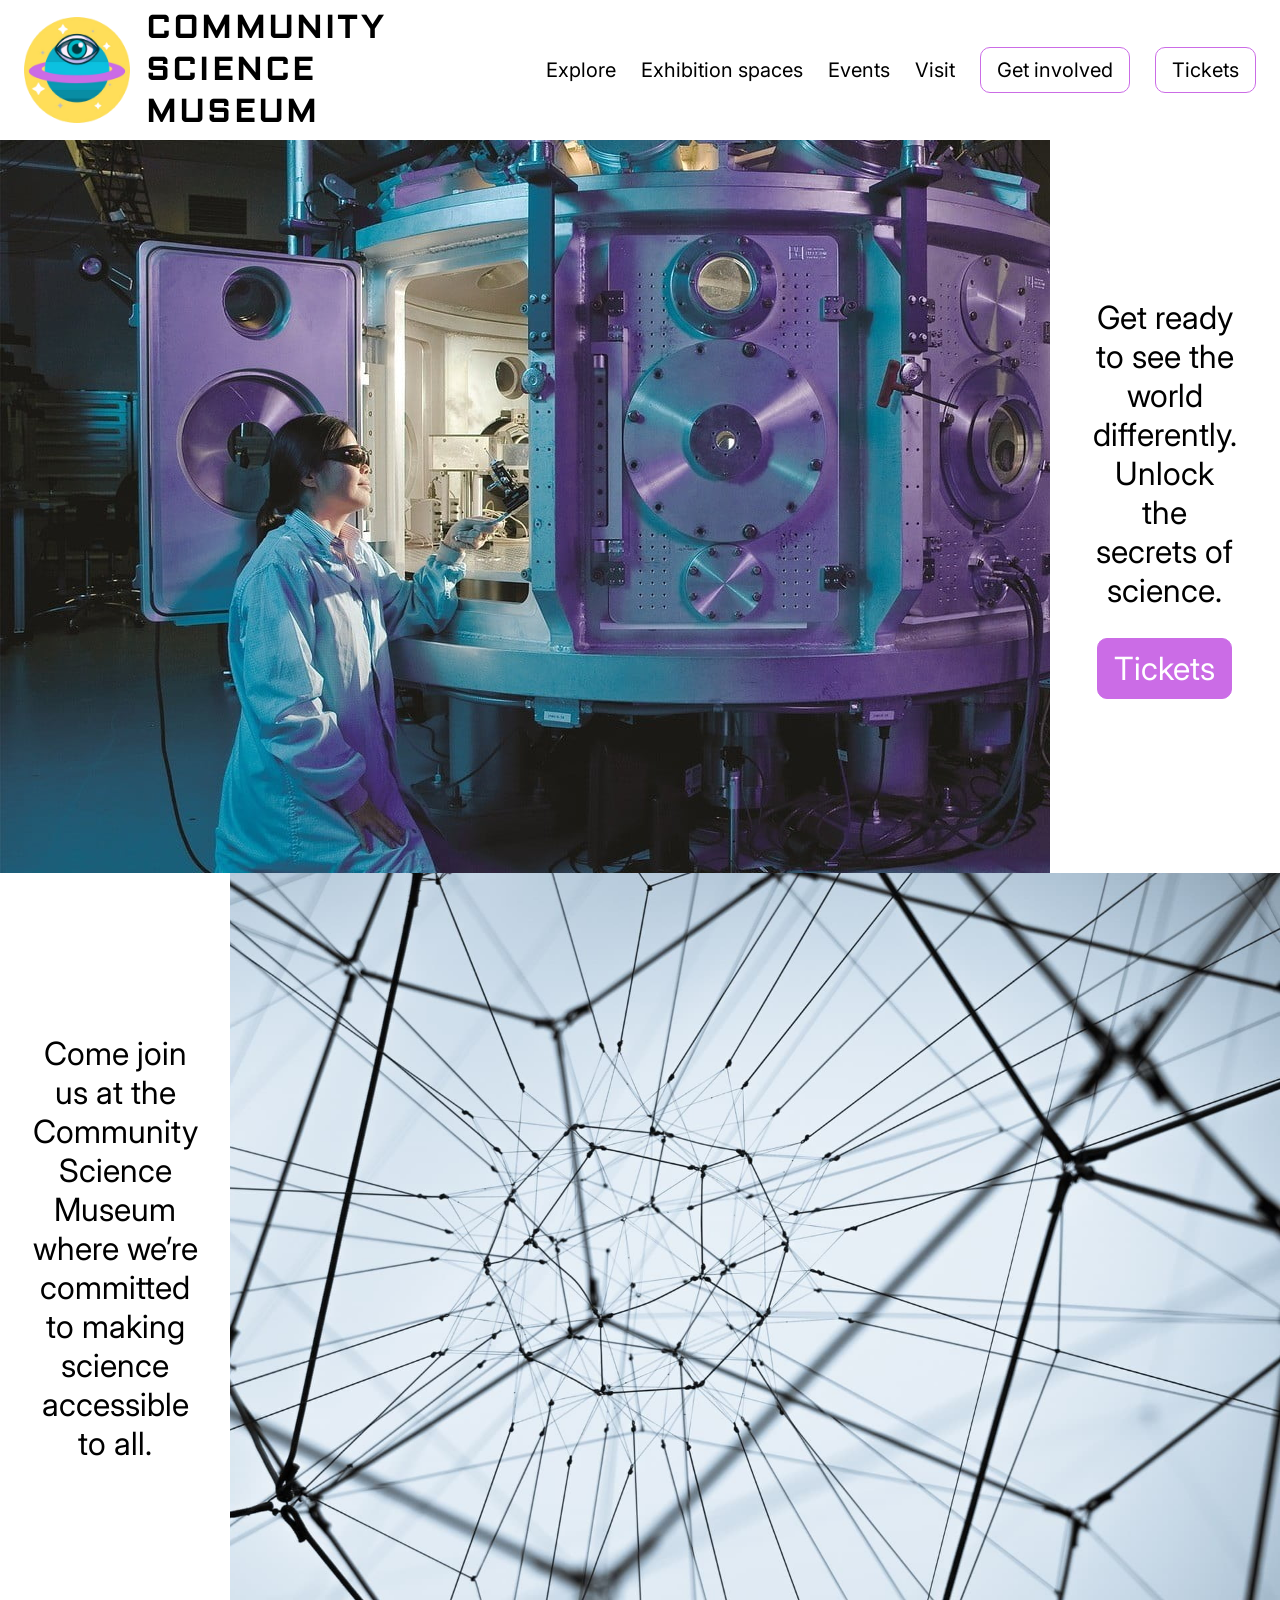
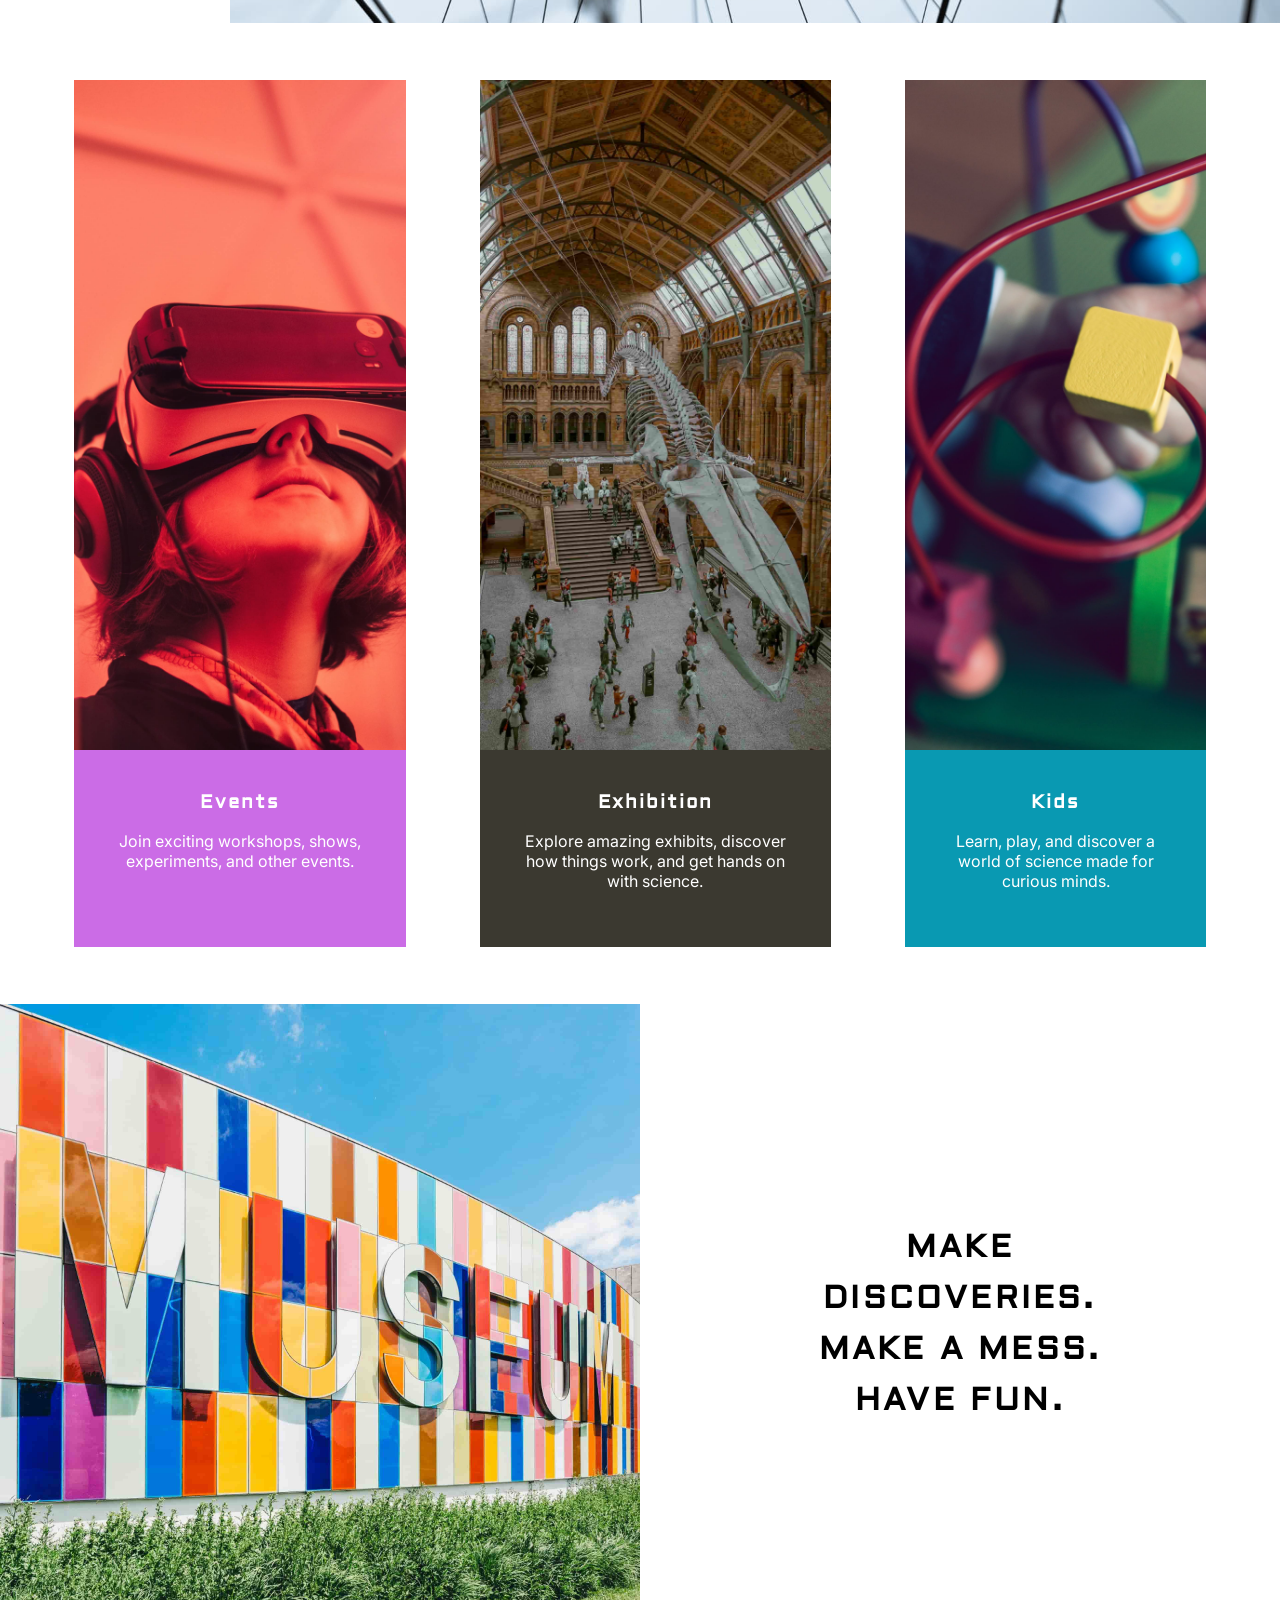
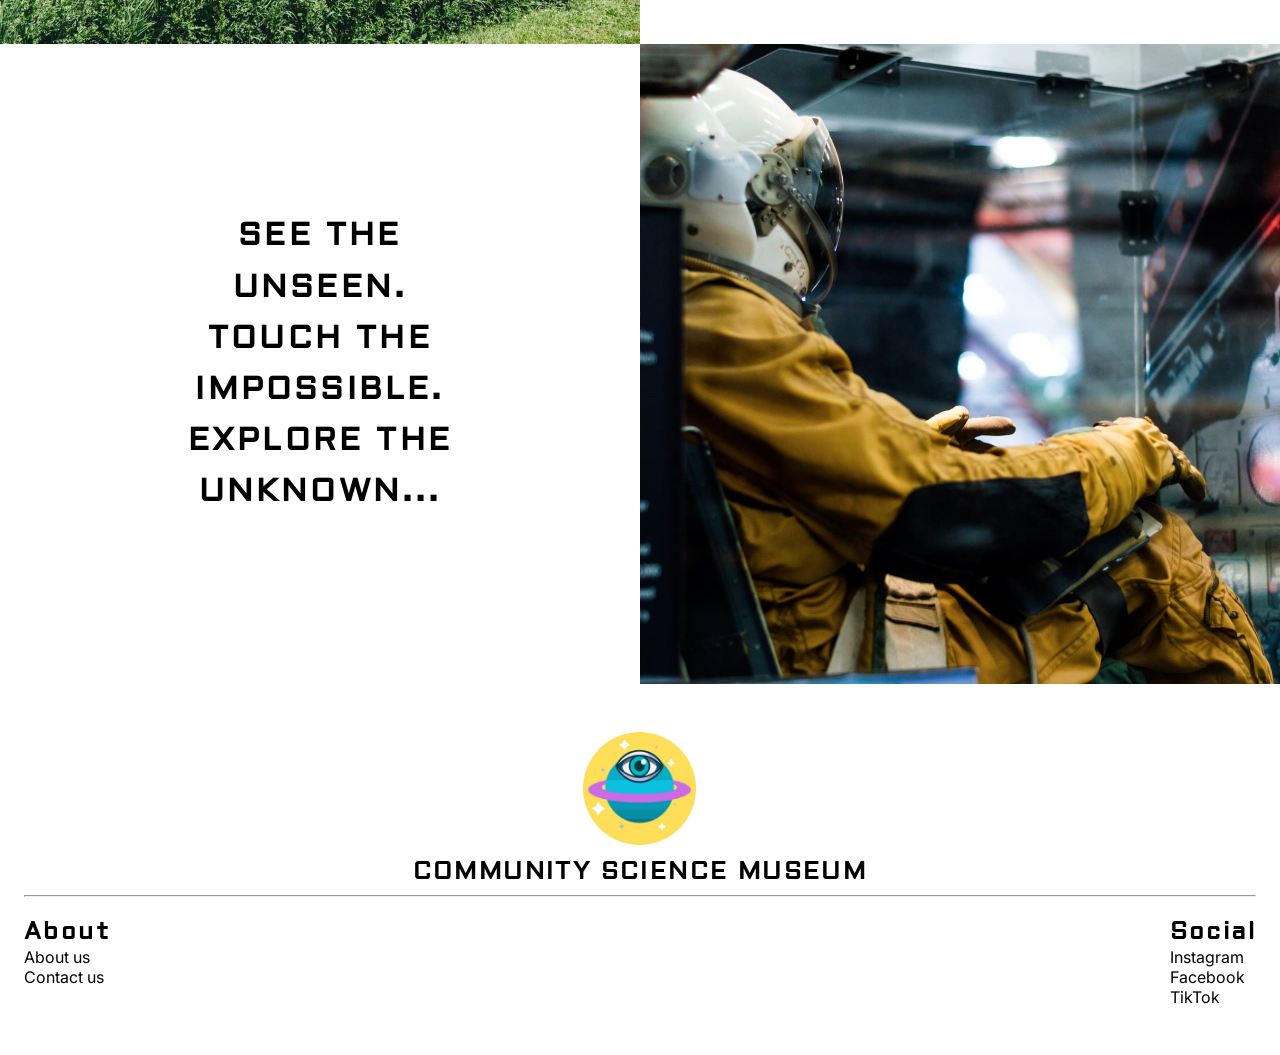
==== index.html @ 52eea1a9 "add homepage" ====
<!doctype html>
<html lang="en">
	<head>
		<meta name="description" content="Get ready to see the world differently. Unlock the secrets of science." />
		<link rel="preconnect" href="https://fonts.googleapis.com" />
		<link rel="preconnect" href="https://fonts.gstatic.com" crossorigin />
		<link
			href="https://fonts.googleapis.com/css2?family=Aldrich&family=Inter:ital,opsz,wght@0,14..32,100..900;1,14..32,100..900&display=swap"
			rel="stylesheet"
		/>
		<link rel="stylesheet" href="theme.css" />
		<link rel="stylesheet" href="index.css" />
		<title>Home | Community Science Museum</title>
	</head>
	<body>
		<nav>
			<a class="header-logo" href="index.html">
				<img src="public/logo.png" alt="Community Science Museum Logo" />
				<h1>
					<div>Community</div>
					<div>Science</div>
					<div>Museum</div>
				</h1>
			</a>
			<ul class="header-links list-reset">
				<li>
					<a href="explore.html">Explore</a>
				</li>
				<li>
					<a href="exhibition.html">Exhibition spaces</a>
				</li>
				<li>
					<a href="events.html">Events</a>
				</li>
				<li>
					<a href="visit.html">Visit</a>
				</li>
				<li>
					<a href="coming-soon.html" class="btn cart-btn">Get involved</a>
				</li>
				<li>
					<a href="coming-soon.html" class="btn cart-btn">Tickets</a>
				</li>
			</ul>
		</nav>
		<main>
			<section class="hero">
				<img src="public/science.jpg" />
				<div class="hero-text">
					<p>Get ready to see the world differently. Unlock the secrets of science.</p>
					<a href="coming-soon.html" class="btn">Tickets</a>
				</div>
			</section>
			<section class="hero hero-left">
				<img src="public/theweb.jpg" />
				<div class="hero-text">
					<p>
						Come join us at the Community Science Museum where we’re committed to making science accessible
						to all.
					</p>
				</div>
			</section>
			<section class="grid">
				<img src="public/vr.jpg" />
				<img src="public/skeleton.jpg" />
				<img src="public/toy.jpg" />
				<div class="grid-text bg-primary">
					<h3>Events</h3>
					<p>Join exciting workshops, shows, experiments, and other events.</p>
				</div>
				<div class="grid-text">
					<h3>Exhibition</h3>
					<p>Explore amazing exhibits, discover how things work, and get hands on with science.</p>
				</div>
				<div class="grid-text bg-blue">
					<h3>Kids</h3>
					<p>Learn, play, and discover a world of science made for curious minds.</p>
				</div>
			</section>
			<section class="gallery with-box">
				<div class="gallery-images">
					<img src="public/museum.jpg" alt="" />
					<h3 class="box">MAKE DISCOVERIES. MAKE A MESS. HAVE FUN.</h3>
				</div>
			</section>
			<section class="gallery with-box">
				<div class="gallery-images">
					<h3 class="box">SEE THE UNSEEN. TOUCH THE IMPOSSIBLE. EXPLORE THE UNKNOWN...</h3>
					<img src="public/pilot.jpg" alt="" />
				</div>
			</section>
		</main>
		<footer>
			<img src="public/logo.png" alt="Community Science Museum Logo" />
			<div class="footer-header" style="grid-area: tagline">
				<h2>Community Science Museum</h2>
				<hr />
			</div>
			<div style="grid-area: links-a">
				<h2>About</h2>
				<ul class="list-reset">
					<li>
						<a href="about.html">About us</a>
					</li>
					<li>
						<a href="contact.html">Contact us</a>
					</li>
				</ul>
			</div>
			<div style="grid-area: links-c">
				<h2>Social</h2>
				<ul class="list-reset">
					<li>
						<a href="coming-soon.html">Instagram</a>
					</li>
					<li>
						<a href="coming-soon.html">Facebook</a>
					</li>
					<li>
						<a href="coming-soon.html">TikTok</a>
					</li>
				</ul>
			</div>
		</footer>
	</body>
</html>
---- theme.css ----
:root {
	--primary: #cb6ce6;
	--light: #ffffff;
	--blue: #0999b2;
	--font-header: "Aldrich", "Courier New", sans-serif;
	--font-body: "Inter", sans-serif;
}

html {
	font-family: var(--font-body);
	font-optical-sizing: auto;
	font-style: normal;
}

* {
	box-sizing: border-box;
}

html,
body {
	margin: 0;
}

body {
	margin-top: 123px;
	display: flex;
	flex-direction: column;
	min-height: 100vh;
}

main {
	flex-grow: 1;
}

h1,
h2,
h3,
h4,
h5,
h6 {
	margin-top: 0;
	margin-bottom: 0;
	font-family: var(--font-header);
	font-optical-sizing: auto;
	letter-spacing: 0.1em;
	font-style: normal;
}

a {
	color: inherit;
	text-decoration: inherit;
}

button {
	cursor: pointer;
}

.list-reset {
	list-style: none;
	margin: 0;
	padding-left: 0;
}

nav {
	padding: 7px 24px;
	background-color: var(--light);
	display: flex;
	justify-content: space-between;
	align-items: center;
	position: fixed;
	top: 0px;
	width: 100%;
	z-index: 50;
}

.header-logo {
	display: flex;
	gap: 1rem;
	align-items: center;
	text-transform: uppercase;
}

.header-logo h1 {
	font-size: 32px;
}

.header-logo img {
	width: auto;
	height: 106px;
}

.header-links {
	display: flex;
	align-items: center;
	gap: 25px;
	font-size: 20px;
}

.header-links a:hover:not(.btn) {
	text-decoration: underline;
}

.btn {
	display: inline-block;
	padding: 10px 16px;
	border: 1px solid var(--primary);
	color: white;
	text-decoration: none;
	background-color: var(--primary);
	border-radius: 10px;
}

.btn:hover {
	transition: all 0.15s ease-in-out;
	color: var(--primary);
	background-color: white;
}

.btn.cart-btn {
	color: currentColor;
	background-color: white;
}

.btn.cart-btn:hover {
	color: white;
	background-color: var(--primary);
	text-decoration: none;
}

.center {
	width: min-content;
	margin-left: auto;
	margin-right: auto;
}

.grid {
	display: grid;
	grid-auto-flow: row;
	place-content: center;
	grid-auto-columns: minmax(auto, 380px);
	padding: 57px 74px;
	column-gap: 74px;
}

.grid img {
	grid-row: 1;
	width: 100%;
	height: 670px;
	object-fit: cover;
}

.grid-text {
	grid-row: 2;
	display: flex;
	flex-direction: column;
	justify-content: start;
	align-items: center;
	text-align: center;
	padding: 40px;
	color: white;
	background-color: #3b3930;
}

footer {
	background-color: var(--light);
	display: grid;
	gap: 12px;
	grid-template:
		"logo logo logo"
		"tagline tagline tagline"
		"links-a links-b links-c";
	justify-content: space-between;
	padding: 48px 24px;
}

footer .footer-header {
	text-align: center;
	text-transform: uppercase;
}

footer h3 {
	margin-top: 0;
	margin-bottom: 12px;
	font-family: var(--font-body);
	font-size: 20px;
	font-weight: bold;
	color: var(--primary);
}

footer img {
	grid-area: logo;
	place-self: center;
	height: 113px;
}

.bg-blue {
	background-color: var(--blue);
}

.bg-primary {
	background-color: var(--primary);
}
---- index.css ----
.hero {
	font-size: 32px;
	align-items: center;
	position: relative;
}

.hero img {
	display: block;
	height: auto;
	width: 100vw;
	max-height: 750px;
	object-fit: cover;
}

.hero-text {
	width: 18%;
	height: 100%;
	position: absolute;
	top: 0;
	right: 0;
	z-index: 10;
	margin: 0;
	background-color: white;
	padding: 60px;
	display: flex;
	gap: 28px;
	flex-direction: column;
	align-items: center;
	justify-content: center;
}

.hero p {
	margin: 0;
	font-size: 32px;
	text-align: center;
}

.hero-left .hero-text {
	left: 0;
	right: auto;
}

.gallery-images {
	display: grid;
	height: 50vw;
	grid-auto-flow: column;
	grid-auto-rows: minmax(0, 1fr);
	grid-auto-columns: 1fr;
}

.gallery-images > * {
	display: block;
	width: 100%;
	height: 100%;
}

.gallery-images > img {
	object-fit: cover;
}

.box {
	padding: 30px 25%;
	text-align: center;
	font-size: 32px;
	line-height: 1.6;
	display: flex;
	gap: 72px;
	flex-direction: column;
	justify-content: center;
	align-items: center;
}

.box > * {
	margin: 0;
}
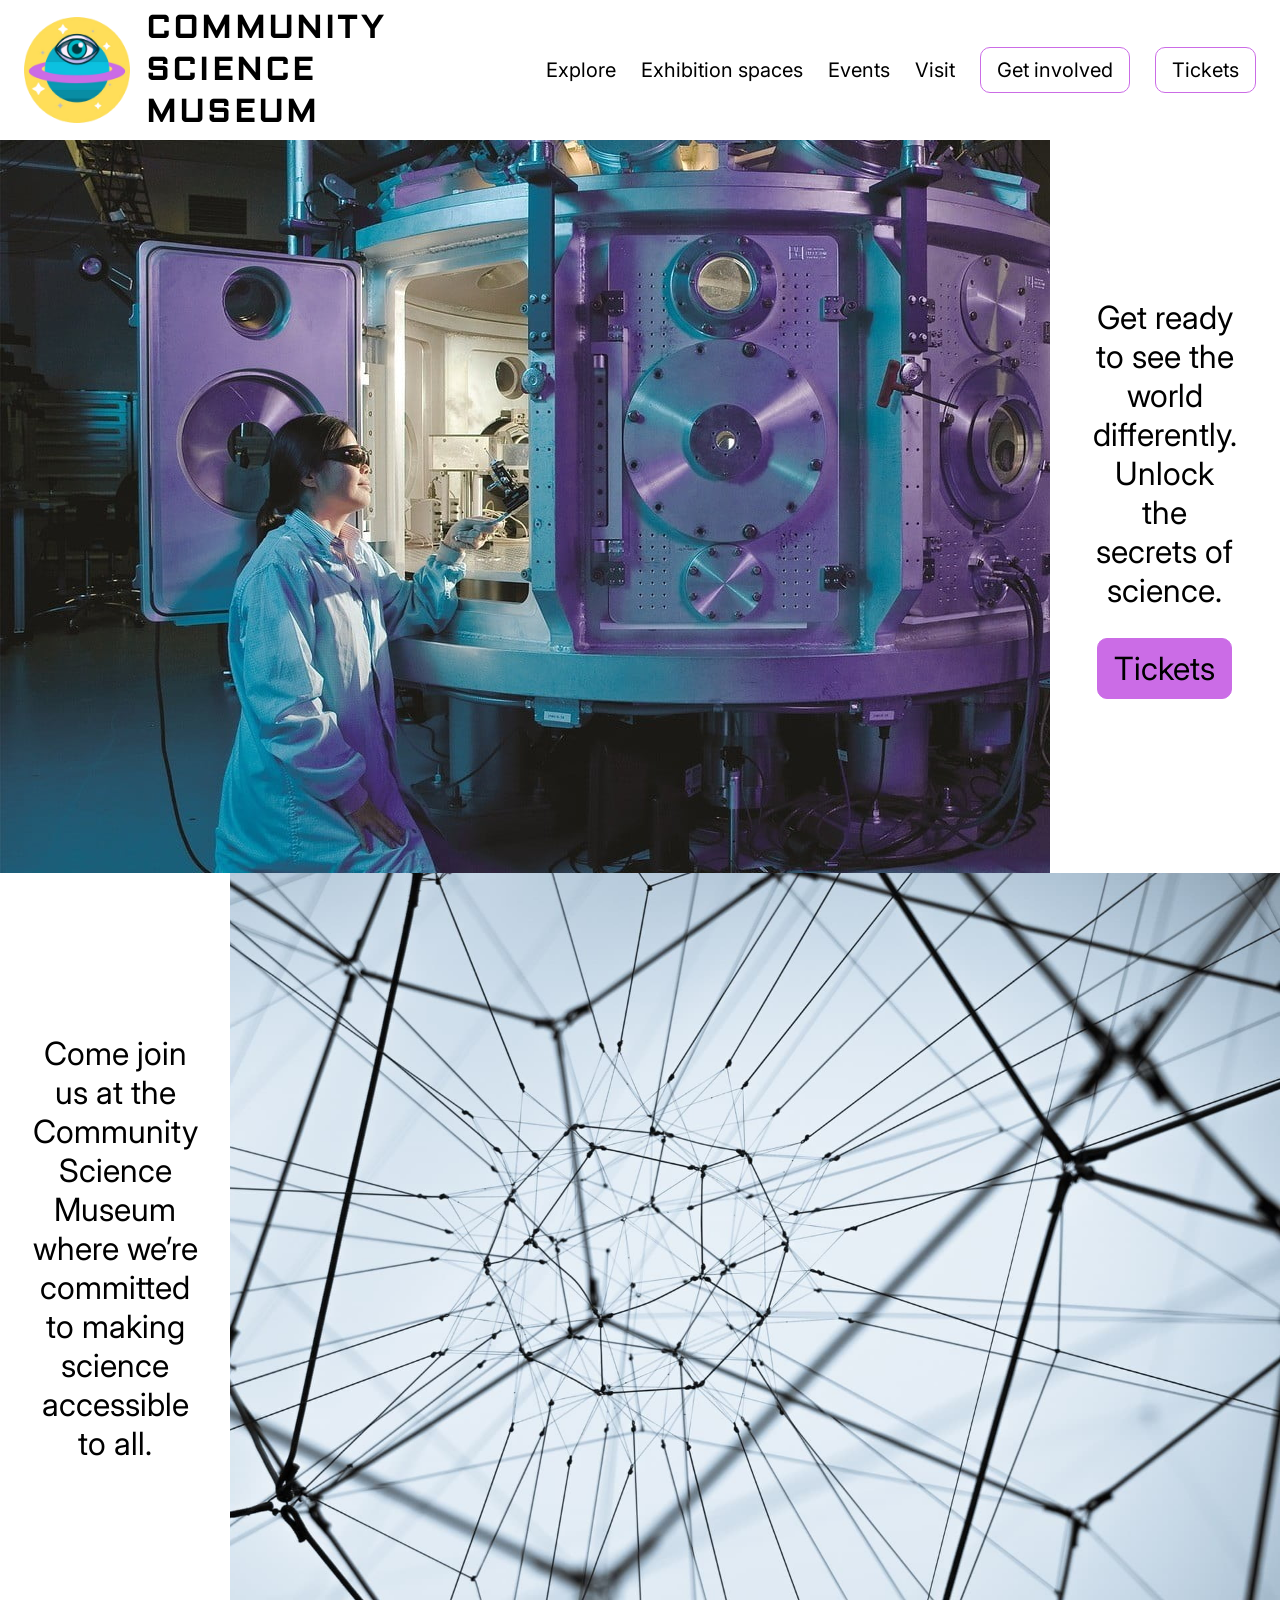
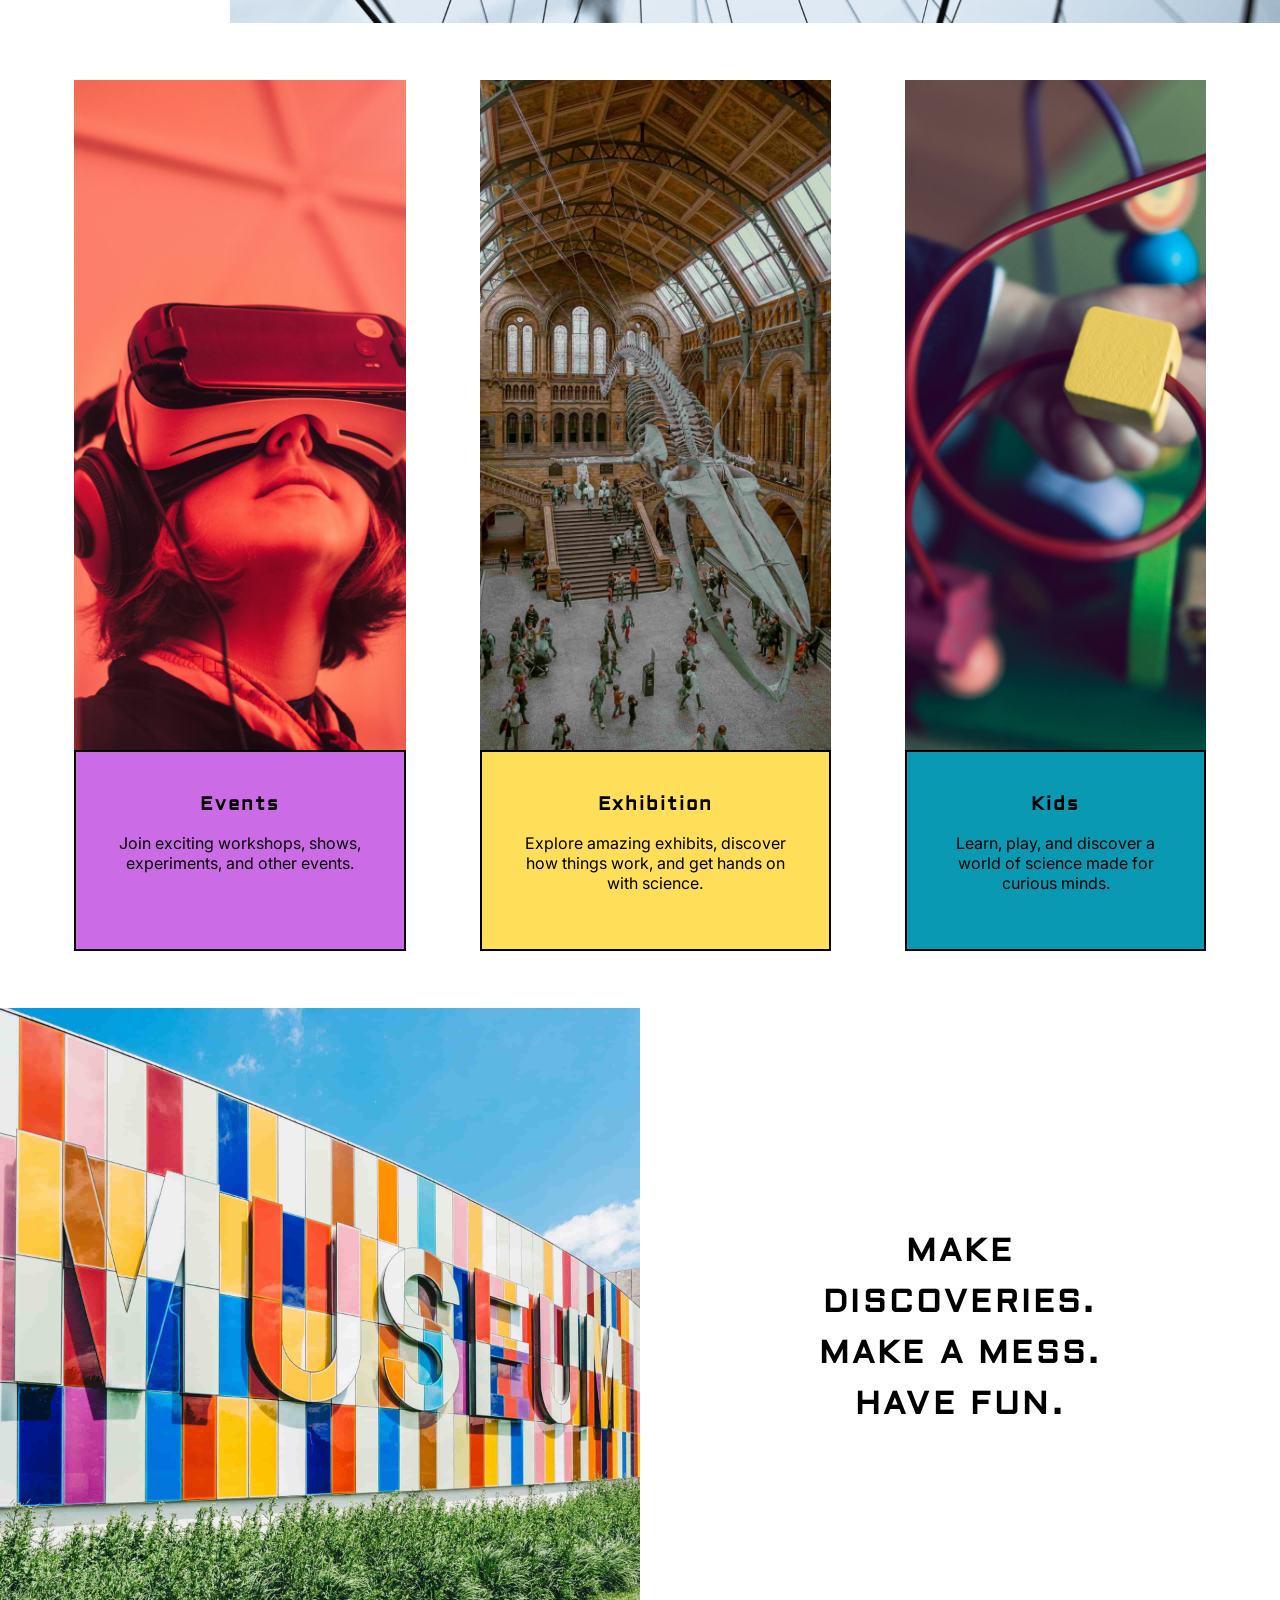
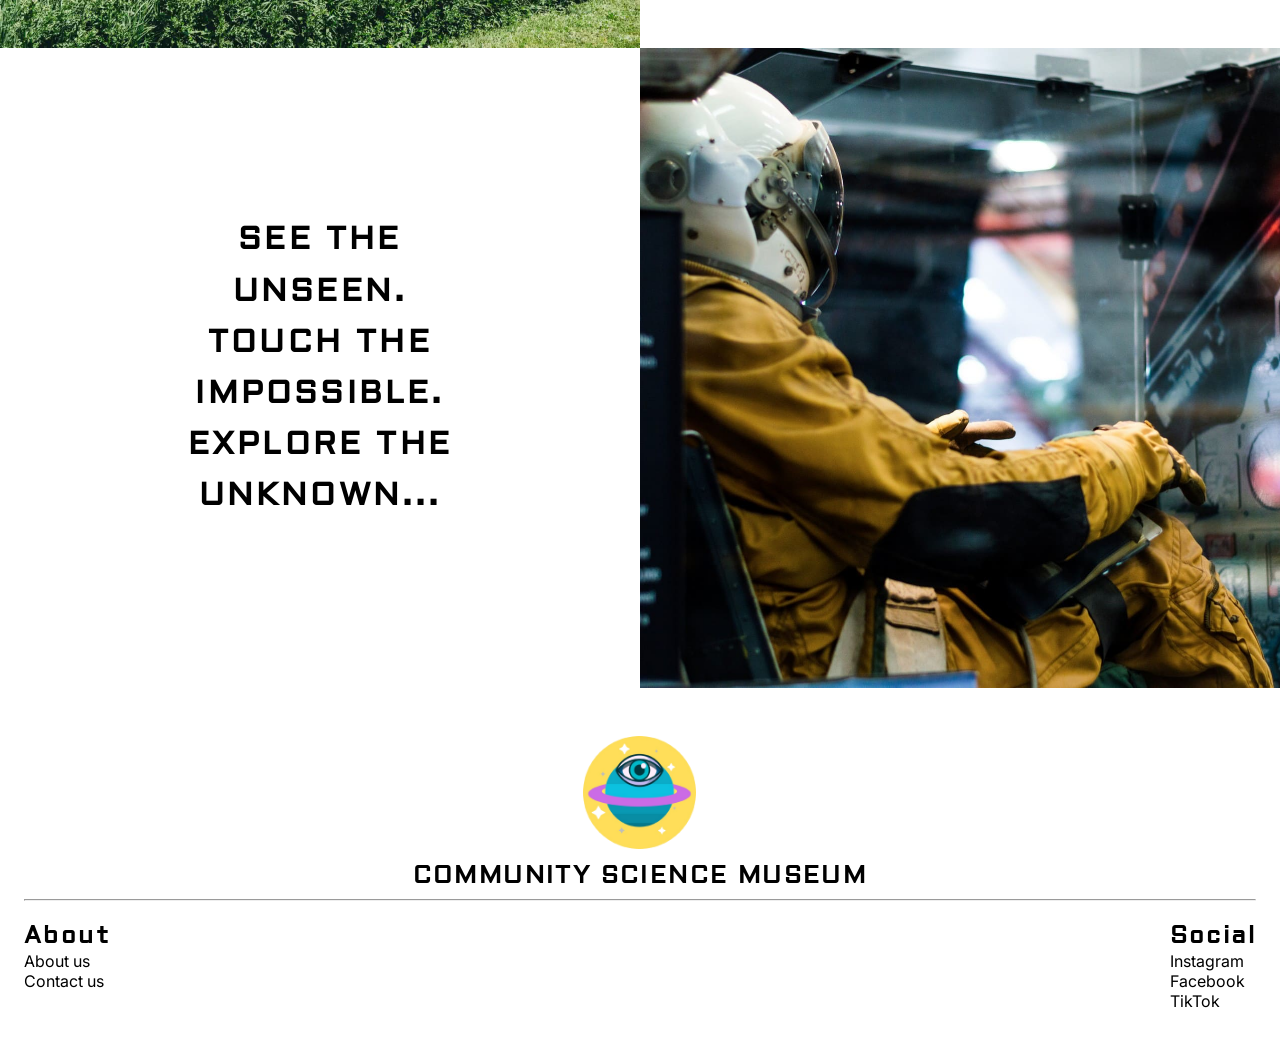
==== commit 163866f4: "move css to public folder" ====
--- a/index.html
+++ b/index.html
@@ -8,8 +8,8 @@
 			href="https://fonts.googleapis.com/css2?family=Aldrich&family=Inter:ital,opsz,wght@0,14..32,100..900;1,14..32,100..900&display=swap"
 			rel="stylesheet"
 		/>
-		<link rel="stylesheet" href="theme.css" />
-		<link rel="stylesheet" href="index.css" />
+		<link rel="stylesheet" href="public/theme.css" />
+		<link rel="stylesheet" href="public/index.css" />
 		<title>Home | Community Science Museum</title>
 	</head>
 	<body>
--- a/public/theme.css
+++ b/public/theme.css
@@ -0,0 +1,204 @@
+:root {
+	--primary: #cb6ce6;
+	--light: #ffffff;
+	--blue: #0999b2;
+
+	--font-header: "Aldrich", "Courier New", sans-serif;
+	--font-body: "Inter", sans-serif;
+}
+
+html {
+	font-family: var(--font-body);
+	font-optical-sizing: auto;
+	font-style: normal;
+}
+
+* {
+	box-sizing: border-box;
+}
+
+html,
+body {
+	margin: 0;
+}
+
+body {
+	margin-top: 123px;
+	display: flex;
+	flex-direction: column;
+	min-height: 100vh;
+}
+
+main {
+	flex-grow: 1;
+}
+
+h1,
+h2,
+h3,
+h4,
+h5,
+h6 {
+	margin-top: 0;
+	margin-bottom: 0;
+	font-family: var(--font-header);
+	font-optical-sizing: auto;
+	letter-spacing: 0.1em;
+	font-style: normal;
+}
+
+a {
+	color: inherit;
+	text-decoration: inherit;
+}
+
+button {
+	cursor: pointer;
+}
+
+.list-reset {
+	list-style: none;
+	margin: 0;
+	padding-left: 0;
+}
+
+nav {
+	padding: 7px 24px;
+	background-color: var(--light);
+	display: flex;
+	justify-content: space-between;
+	align-items: center;
+	position: fixed;
+	top: 0px;
+	width: 100%;
+	z-index: 50;
+}
+
+.header-logo {
+	display: flex;
+	gap: 1rem;
+	align-items: center;
+	text-transform: uppercase;
+}
+
+.header-logo h1 {
+	font-size: 32px;
+}
+
+.header-logo img {
+	width: auto;
+	height: 106px;
+}
+
+.header-links {
+	display: flex;
+	align-items: center;
+	gap: 25px;
+	font-size: 20px;
+}
+
+.header-links a:hover:not(.btn) {
+	text-decoration: underline;
+}
+
+.btn {
+	display: inline-block;
+	padding: 10px 16px;
+	border: 1px solid var(--primary);
+	color: black;
+	text-decoration: none;
+	background-color: var(--primary);
+	border-radius: 10px;
+}
+
+.btn:hover {
+	transition: all 0.15s ease-in-out;
+	color: black;
+	background-color: white;
+}
+
+.btn.cart-btn {
+	color: currentColor;
+	background-color: white;
+}
+
+.btn.cart-btn:hover {
+	color: white;
+	background-color: var(--primary);
+	text-decoration: none;
+}
+
+.center {
+	width: min-content;
+	margin-left: auto;
+	margin-right: auto;
+}
+
+.grid {
+	display: grid;
+	grid-auto-flow: row;
+	place-content: center;
+	grid-auto-columns: minmax(auto, 380px);
+	padding: 57px 74px;
+	column-gap: 74px;
+}
+
+.grid img {
+	grid-row: 1;
+	width: 100%;
+	height: 670px;
+	object-fit: cover;
+}
+
+.grid-text {
+	grid-row: 2;
+	display: flex;
+	flex-direction: column;
+	justify-content: start;
+	align-items: center;
+	text-align: center;
+	padding: 40px;
+	color: black;
+	background-color: #ffde59;
+	border: 2px solid black;
+}
+
+footer {
+	background-color: var(--light);
+	display: grid;
+	gap: 12px;
+	grid-template:
+		"logo logo logo"
+		"tagline tagline tagline"
+		"links-a links-b links-c";
+	justify-content: space-between;
+	padding: 48px 24px;
+}
+
+footer .footer-header {
+	text-align: center;
+	text-transform: uppercase;
+}
+
+footer h3 {
+	margin-top: 0;
+	margin-bottom: 12px;
+	font-family: var(--font-body);
+	font-size: 20px;
+	font-weight: bold;
+	color: var(--primary);
+}
+
+footer img {
+	grid-area: logo;
+	place-self: center;
+	height: 113px;
+}
+
+.bg-blue {
+	background-color: var(--blue);
+}
+
+.bg-primary {
+	background-color: var(--primary);
+}
--- a/public/index.css
+++ b/public/index.css
@@ -0,0 +1,75 @@
+.hero {
+	font-size: 32px;
+	align-items: center;
+	position: relative;
+}
+
+.hero img {
+	display: block;
+	height: auto;
+	width: 100vw;
+	max-height: 750px;
+	object-fit: cover;
+}
+
+.hero-text {
+	width: 18%;
+	height: 100%;
+	position: absolute;
+	top: 0;
+	right: 0;
+	z-index: 10;
+	margin: 0;
+	background-color: white;
+	padding: 60px;
+	display: flex;
+	gap: 28px;
+	flex-direction: column;
+	align-items: center;
+	justify-content: center;
+}
+
+.hero p {
+	margin: 0;
+	font-size: 32px;
+	text-align: center;
+}
+
+.hero-left .hero-text {
+	left: 0;
+	right: auto;
+}
+
+.gallery-images {
+	display: grid;
+	height: 50vw;
+	grid-auto-flow: column;
+	grid-auto-rows: minmax(0, 1fr);
+	grid-auto-columns: 1fr;
+}
+
+.gallery-images > * {
+	display: block;
+	width: 100%;
+	height: 100%;
+}
+
+.gallery-images > img {
+	object-fit: cover;
+}
+
+.box {
+	padding: 30px 25%;
+	text-align: center;
+	font-size: 32px;
+	line-height: 1.6;
+	display: flex;
+	gap: 72px;
+	flex-direction: column;
+	justify-content: center;
+	align-items: center;
+}
+
+.box > * {
+	margin: 0;
+}
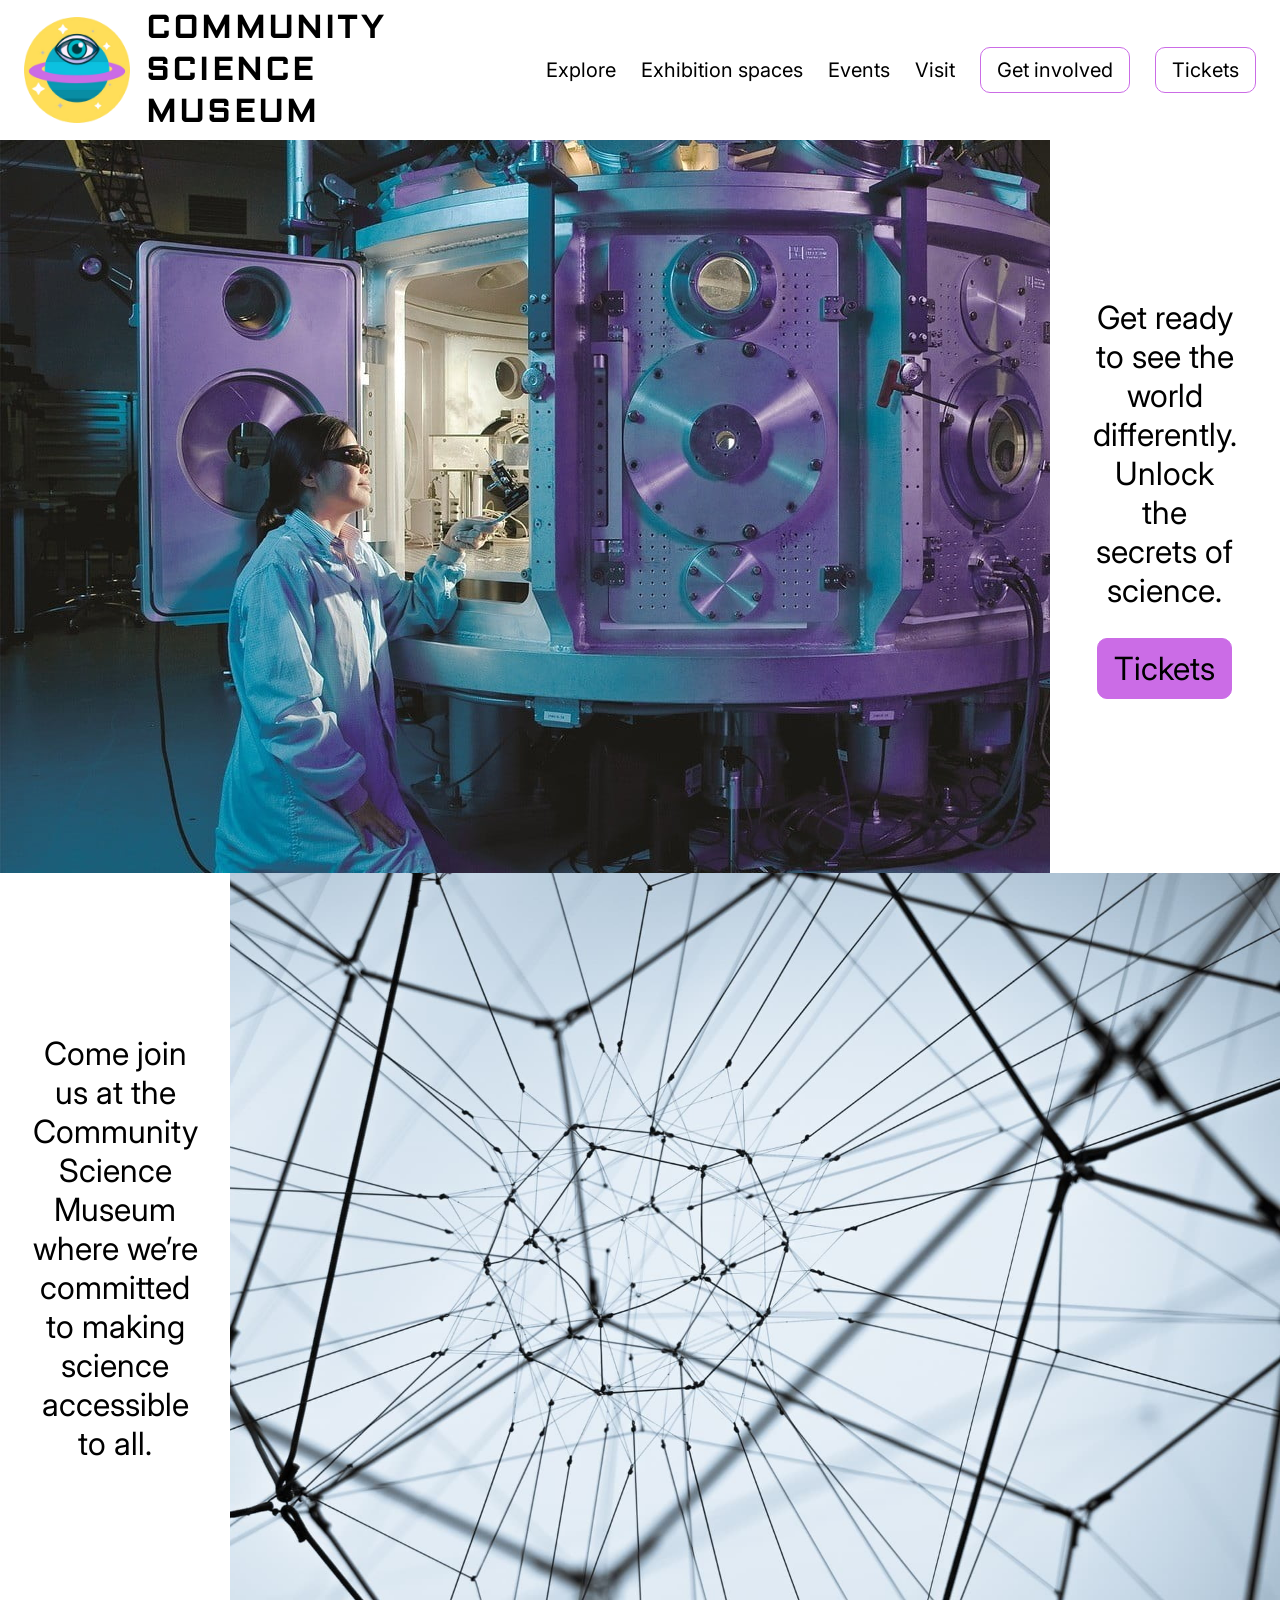
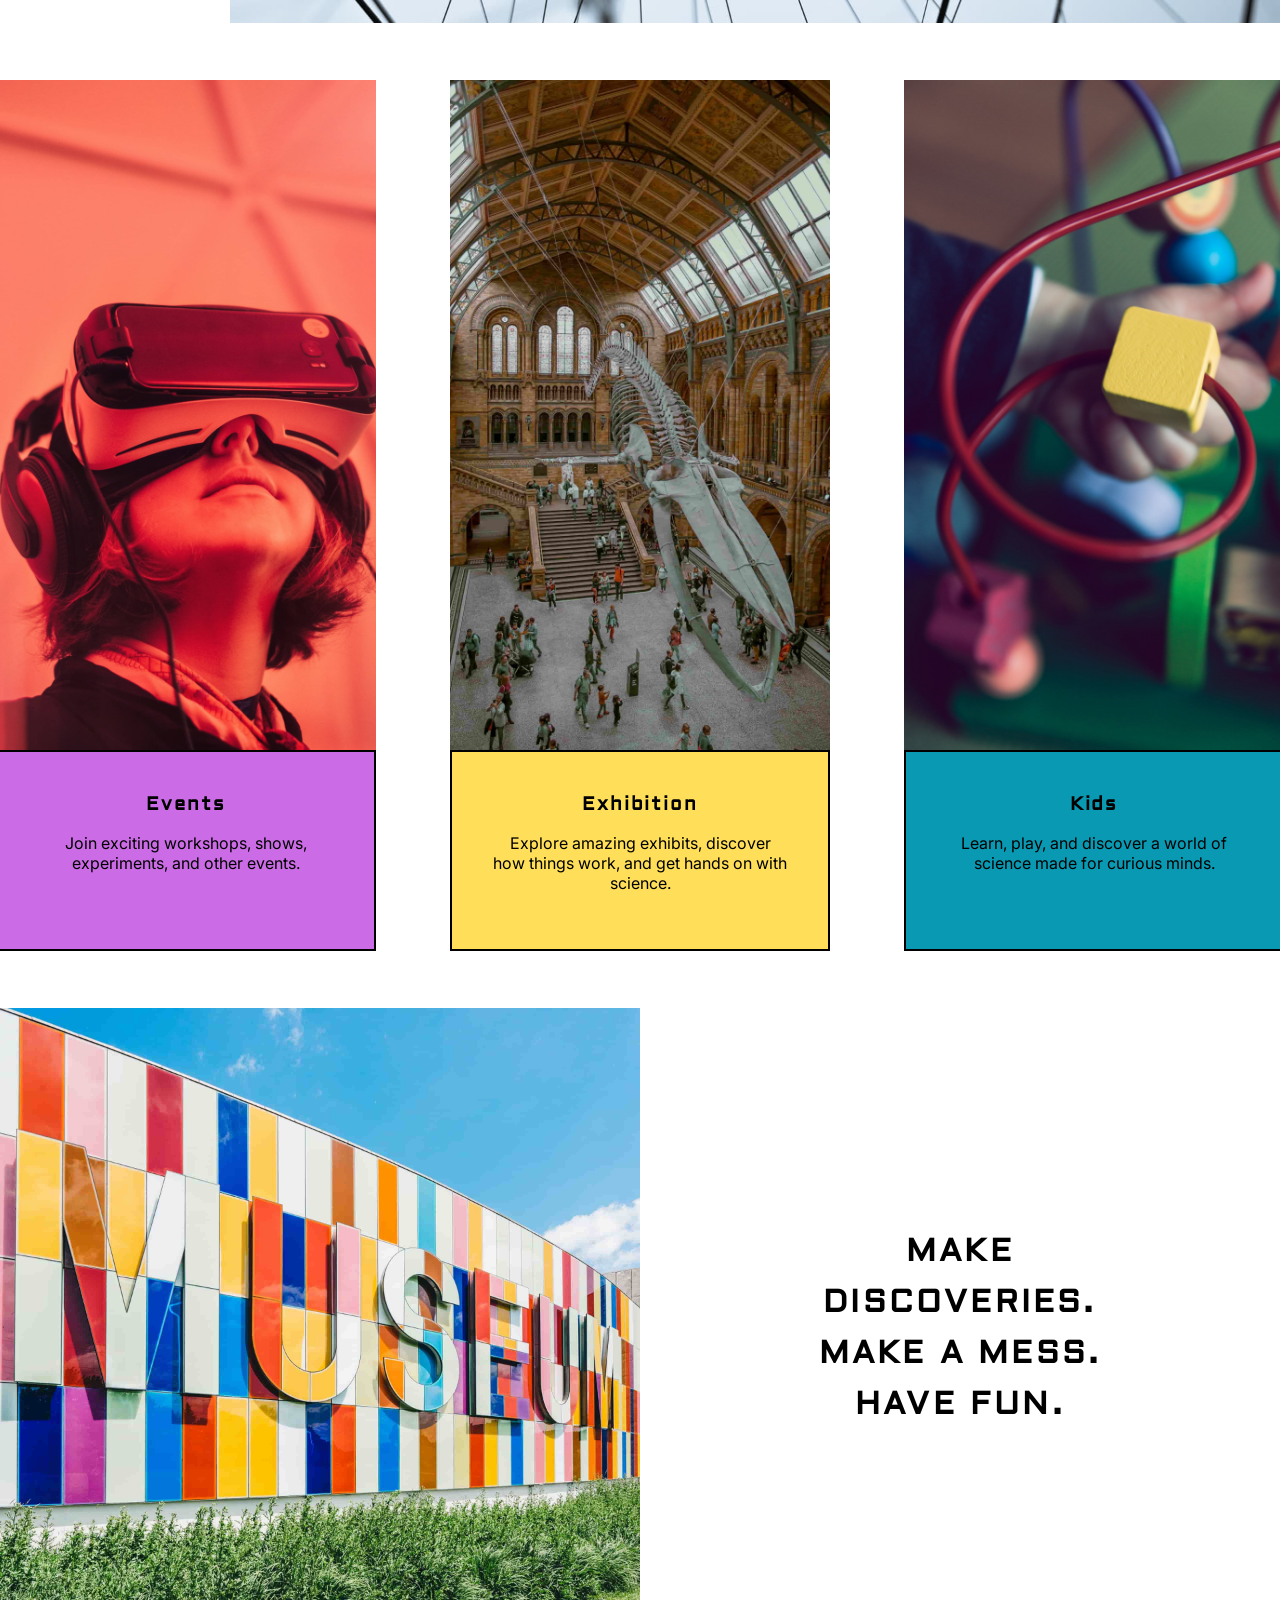
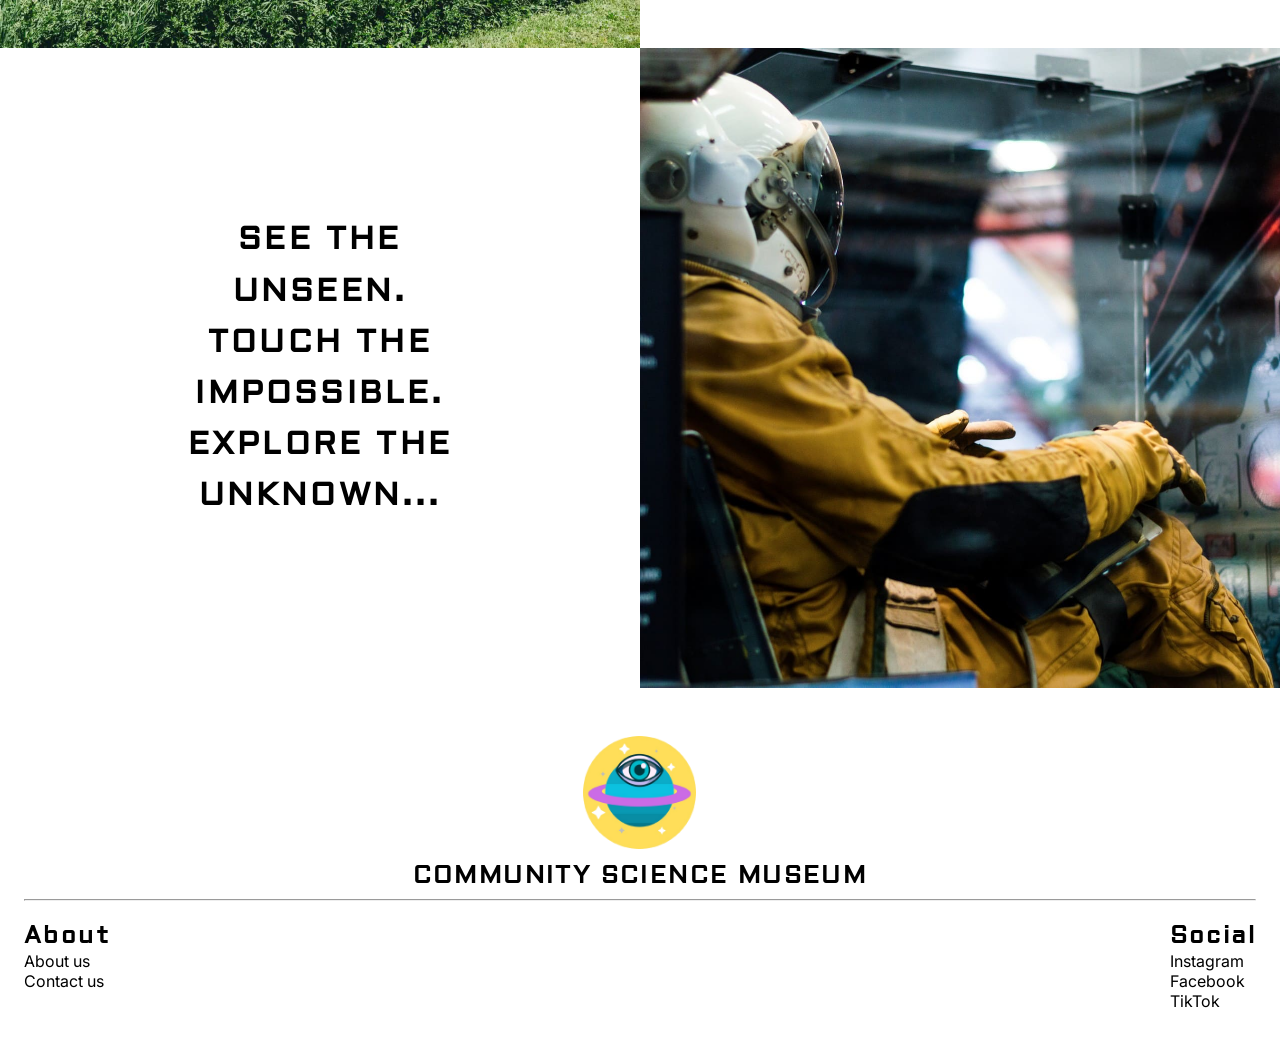
==== commit 84e226ad: "add get involved page" ====
--- a/index.html
+++ b/index.html
@@ -36,7 +36,7 @@
 					<a href="visit.html">Visit</a>
 				</li>
 				<li>
-					<a href="coming-soon.html" class="btn cart-btn">Get involved</a>
+					<a href="get-involved.html" class="btn cart-btn">Get involved</a>
 				</li>
 				<li>
 					<a href="coming-soon.html" class="btn cart-btn">Tickets</a>
--- a/public/theme.css
+++ b/public/theme.css
@@ -2,6 +2,8 @@
 	--primary: #cb6ce6;
 	--light: #ffffff;
 	--blue: #0999b2;
+	--yellow: #ffde59;
+	--dark: #3b3930;
 
 	--font-header: "Aldrich", "Courier New", sans-serif;
 	--font-body: "Inter", sans-serif;
@@ -138,7 +140,7 @@
 	display: grid;
 	grid-auto-flow: row;
 	place-content: center;
-	grid-auto-columns: minmax(auto, 380px);
+	grid-auto-columns: 380px;
 	padding: 57px 74px;
 	column-gap: 74px;
 }
@@ -159,7 +161,7 @@
 	text-align: center;
 	padding: 40px;
 	color: black;
-	background-color: #ffde59;
+	background-color: var(--yellow);
 	border: 2px solid black;
 }
 
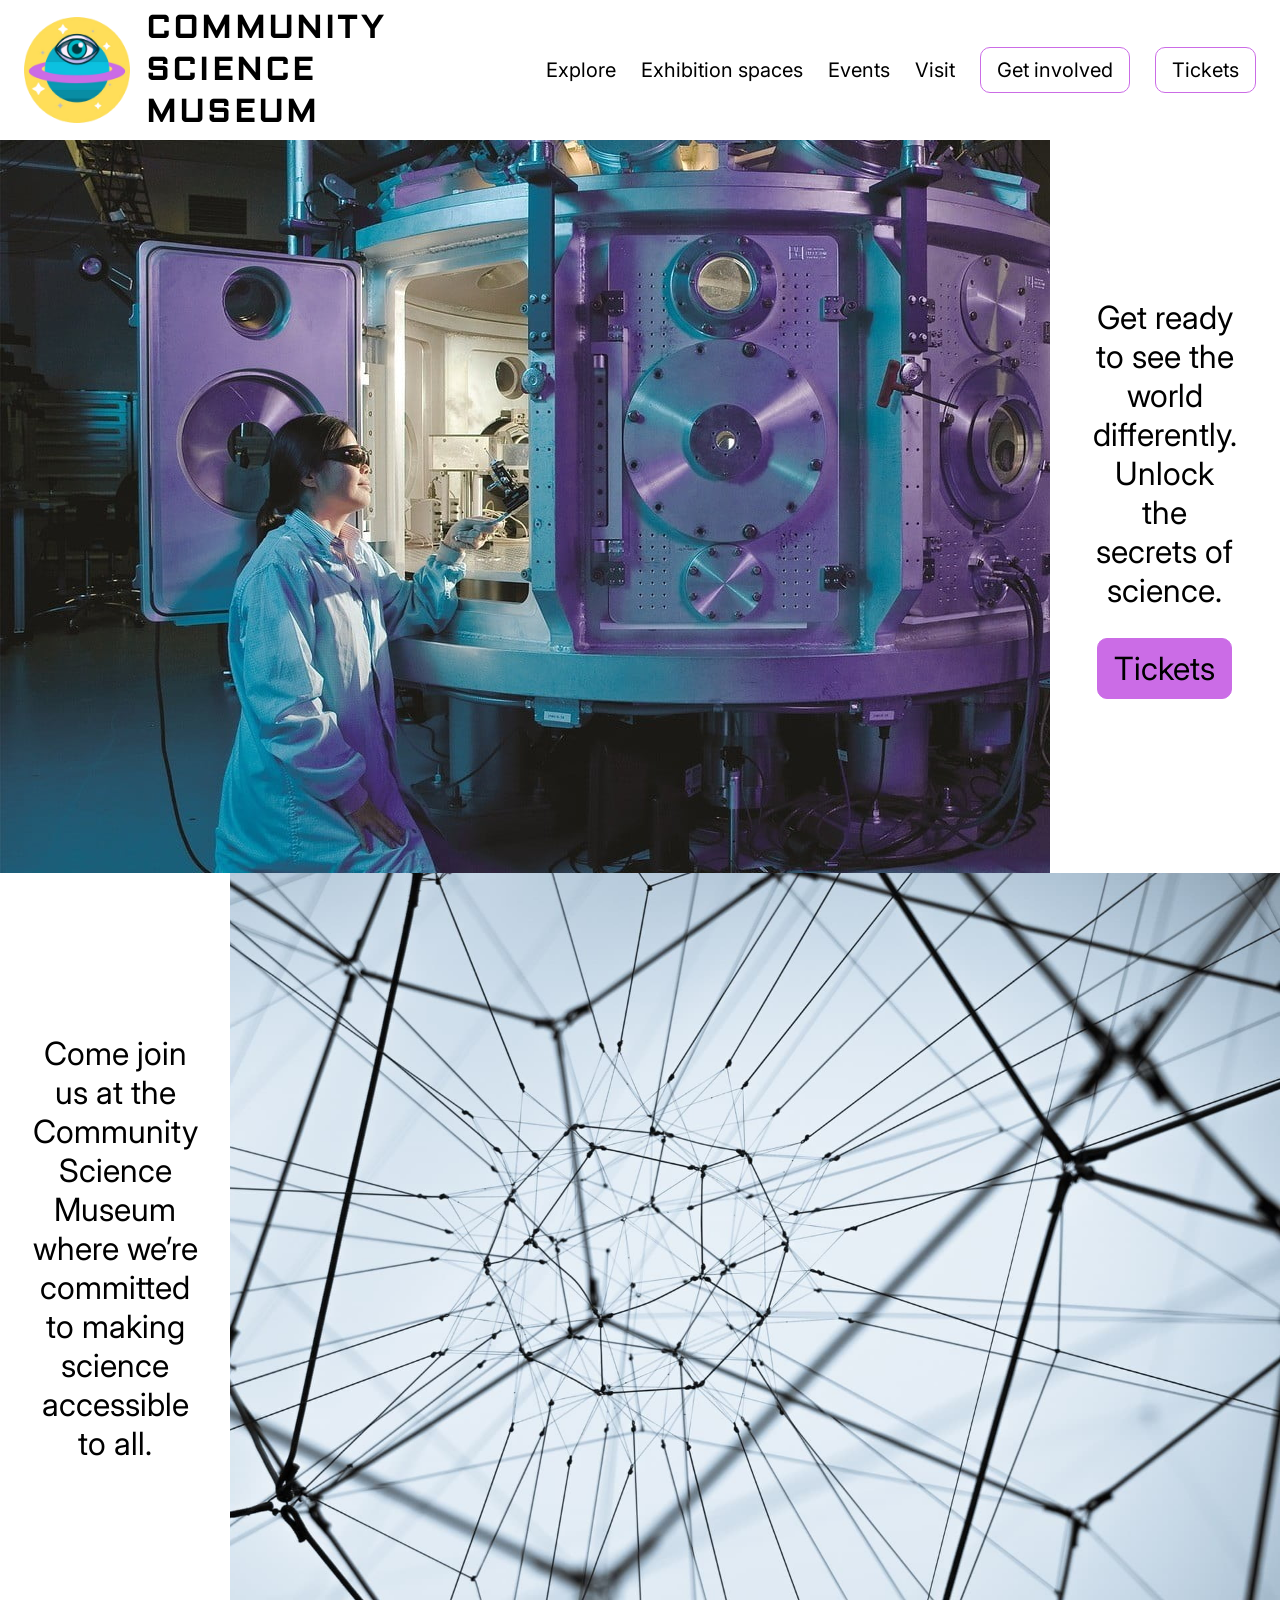
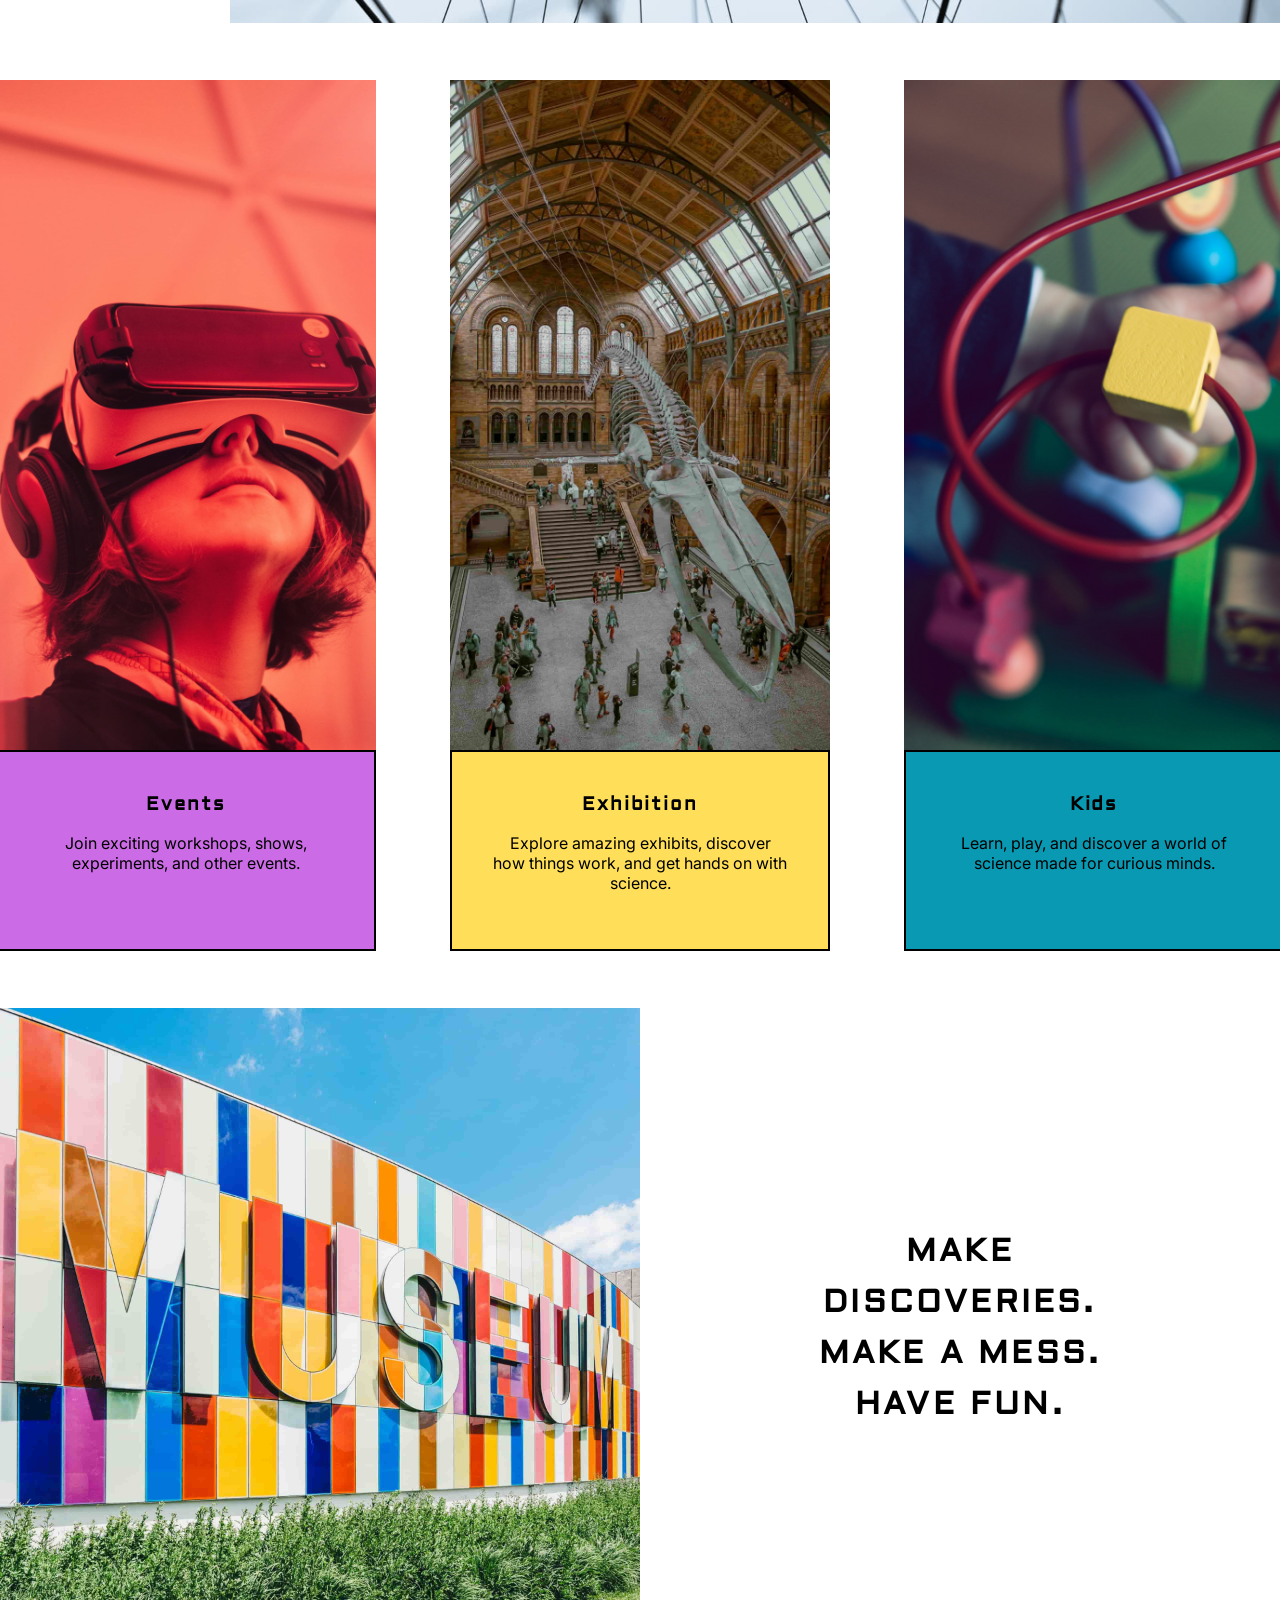
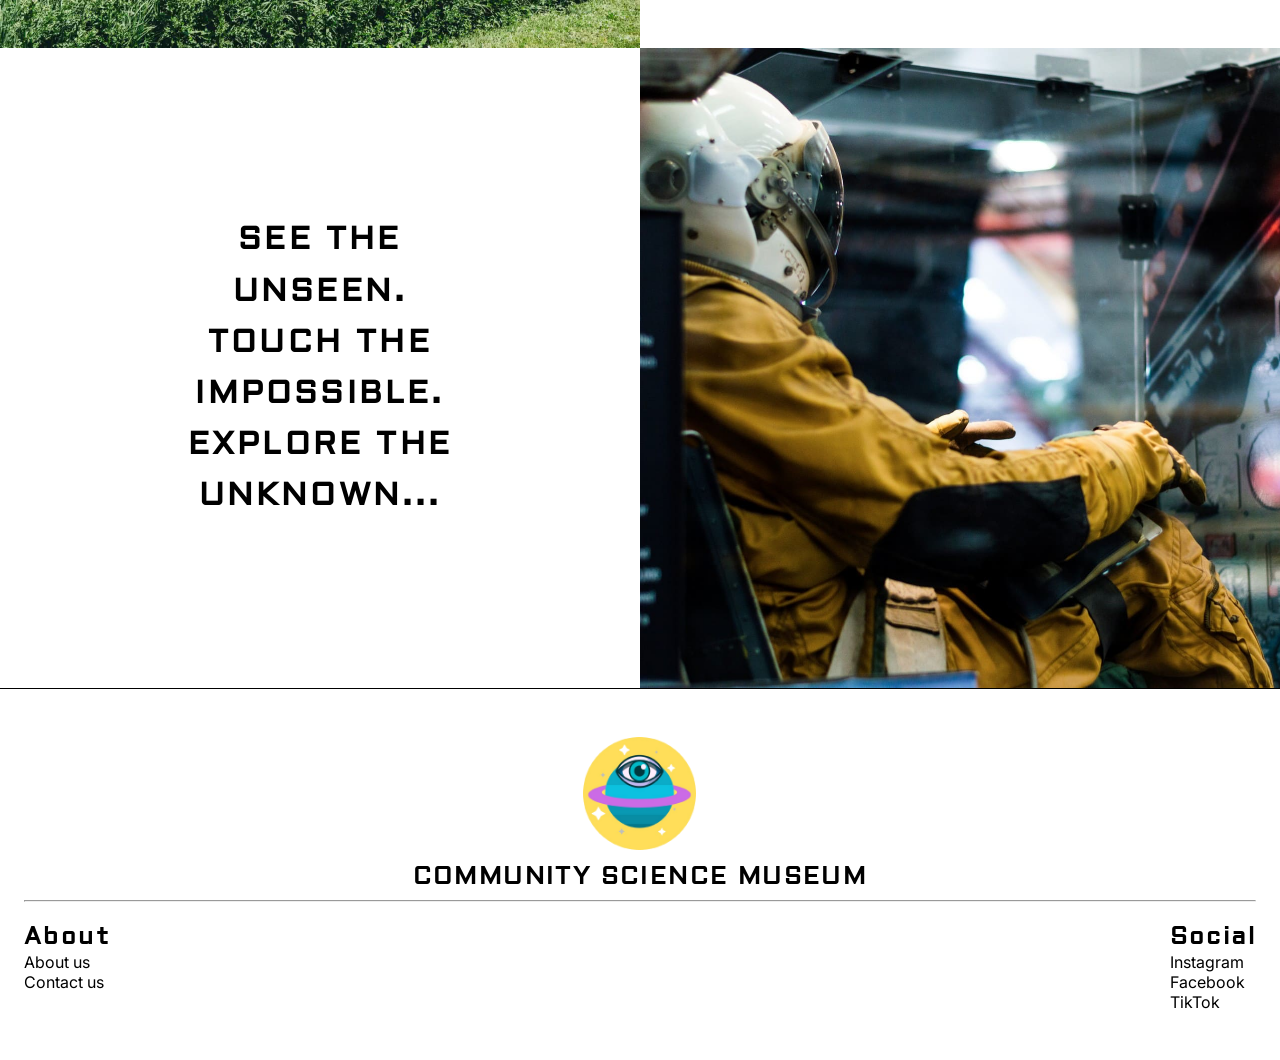
==== commit 95bad99f: "make mobile version of base layout" ====
--- a/index.html
+++ b/index.html
@@ -22,6 +22,12 @@
 					<div>Museum</div>
 				</h1>
 			</a>
+			<div class="menu">
+				<span></span>
+				<span></span>
+				<span></span>
+				<input type="checkbox" />
+			</div>
 			<ul class="header-links list-reset">
 				<li>
 					<a href="explore.html">Explore</a>
@@ -39,7 +45,7 @@
 					<a href="get-involved.html" class="btn cart-btn">Get involved</a>
 				</li>
 				<li>
-					<a href="coming-soon.html" class="btn cart-btn">Tickets</a>
+					<a href="tickets.html" class="btn cart-btn">Tickets</a>
 				</li>
 			</ul>
 		</nav>
--- a/public/theme.css
+++ b/public/theme.css
@@ -29,6 +29,12 @@
 	display: flex;
 	flex-direction: column;
 	min-height: 100vh;
+}
+
+@media (max-width: 750px) {
+	body {
+		margin-top: 60px;
+	}
 }
 
 main {
@@ -103,6 +109,109 @@
 	text-decoration: underline;
 }
 
+.menu input[type="checkbox"] {
+	display: none;
+}
+
+@media (max-width: 750px) {
+	nav {
+		height: 60px;
+		padding-left: 10px;
+		padding-right: 10px;
+	}
+
+	.header-logo {
+		flex-grow: 1;
+	}
+
+	.header-logo img {
+		height: 37px;
+		width: 37px;
+	}
+
+	.header-logo h1 {
+		display: flex;
+		gap: 0.4em;
+		font-size: 10px;
+	}
+
+	.menu {
+		width: 37px;
+		height: 37px;
+		border: 2px solid black;
+		overflow: hidden;
+		border-radius: 999px;
+
+		cursor: pointer;
+		position: relative;
+	}
+
+	.menu span {
+		content: "";
+		width: 18px;
+		left: 50%;
+		transform: translateX(-50%);
+		height: 2px;
+		border-radius: 999px;
+		background-color: currentColor;
+		display: block;
+
+		right: 0;
+		position: absolute;
+		transition: all 0.3s ease-in-out;
+	}
+	.menu span:nth-child(1) {
+		top: 25%;
+	}
+	.menu span:nth-child(2) {
+		top: 50%;
+		transform: translate(-50%, -50%);
+	}
+	.menu span:nth-child(3) {
+		bottom: 25%;
+	}
+	.menu input[type="checkbox"] {
+		display: block;
+		position: absolute;
+		opacity: 0;
+		z-index: 10;
+		left: 0;
+		top: 0;
+		height: 100%;
+		width: 100%;
+		margin: 0;
+		cursor: pointer;
+	}
+	.header-links {
+		display: none;
+	}
+
+	.menu:has(input:checked) span:nth-child(1) {
+		transform: translate(-50%, 7px) rotate(45deg);
+	}
+
+	.menu:has(input:checked) span:nth-child(2) {
+		opacity: 0;
+	}
+
+	.menu:has(input:checked) span:nth-child(3) {
+		transform: translate(-50%, -7px) rotate(-45deg);
+	}
+
+	.menu:has(input:checked) + .header-links {
+		background-color: white;
+		display: flex;
+		flex-direction: column;
+		z-index: 5;
+		top: 60px;
+		left: 0;
+		position: absolute;
+		width: 100vw;
+		height: 100vh;
+		padding-top: 24px;
+	}
+}
+
 .btn {
 	display: inline-block;
 	padding: 10px 16px;
@@ -163,6 +272,43 @@
 	color: black;
 	background-color: var(--yellow);
 	border: 2px solid black;
+}
+
+.collage {
+	display: flex;
+	flex-flow: row wrap;
+	margin: auto;
+	justify-content: space-between;
+	align-content: stretch;
+	row-gap: 85px;
+	max-width: 1185px;
+}
+
+.collage-item {
+	width: 540px;
+
+	display: flex;
+	flex-flow: column;
+	justify-content: space-between;
+}
+
+.collage-item img {
+	display: block;
+	width: 100%;
+	height: 670px;
+	object-fit: cover;
+}
+
+.collage-text {
+	padding: 30px;
+	flex-grow: 1;
+	color: white;
+	background-color: var(--dark);
+	border: none;
+}
+
+.collage-text h3 {
+	font-size: 24px;
 }
 
 footer {
@@ -175,6 +321,7 @@
 		"links-a links-b links-c";
 	justify-content: space-between;
 	padding: 48px 24px;
+	border-top: 1px solid black;
 }
 
 footer .footer-header {
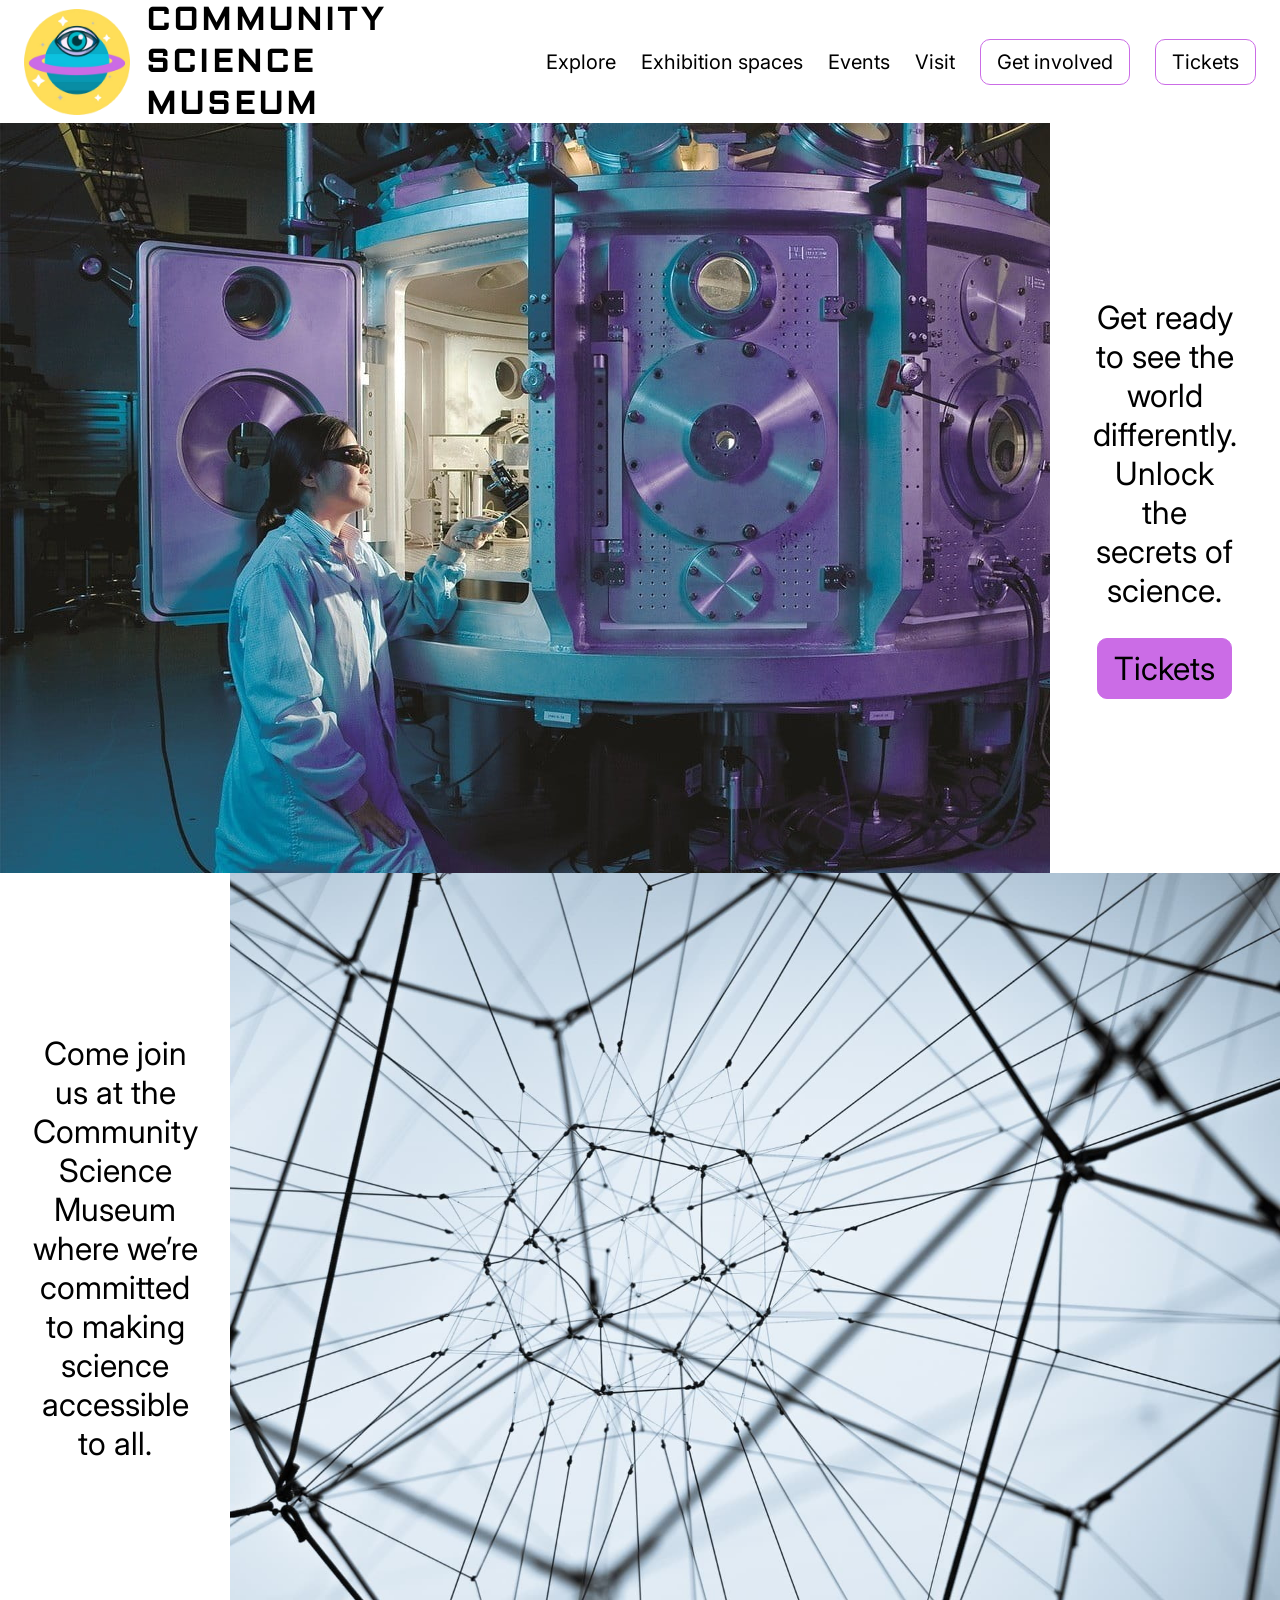
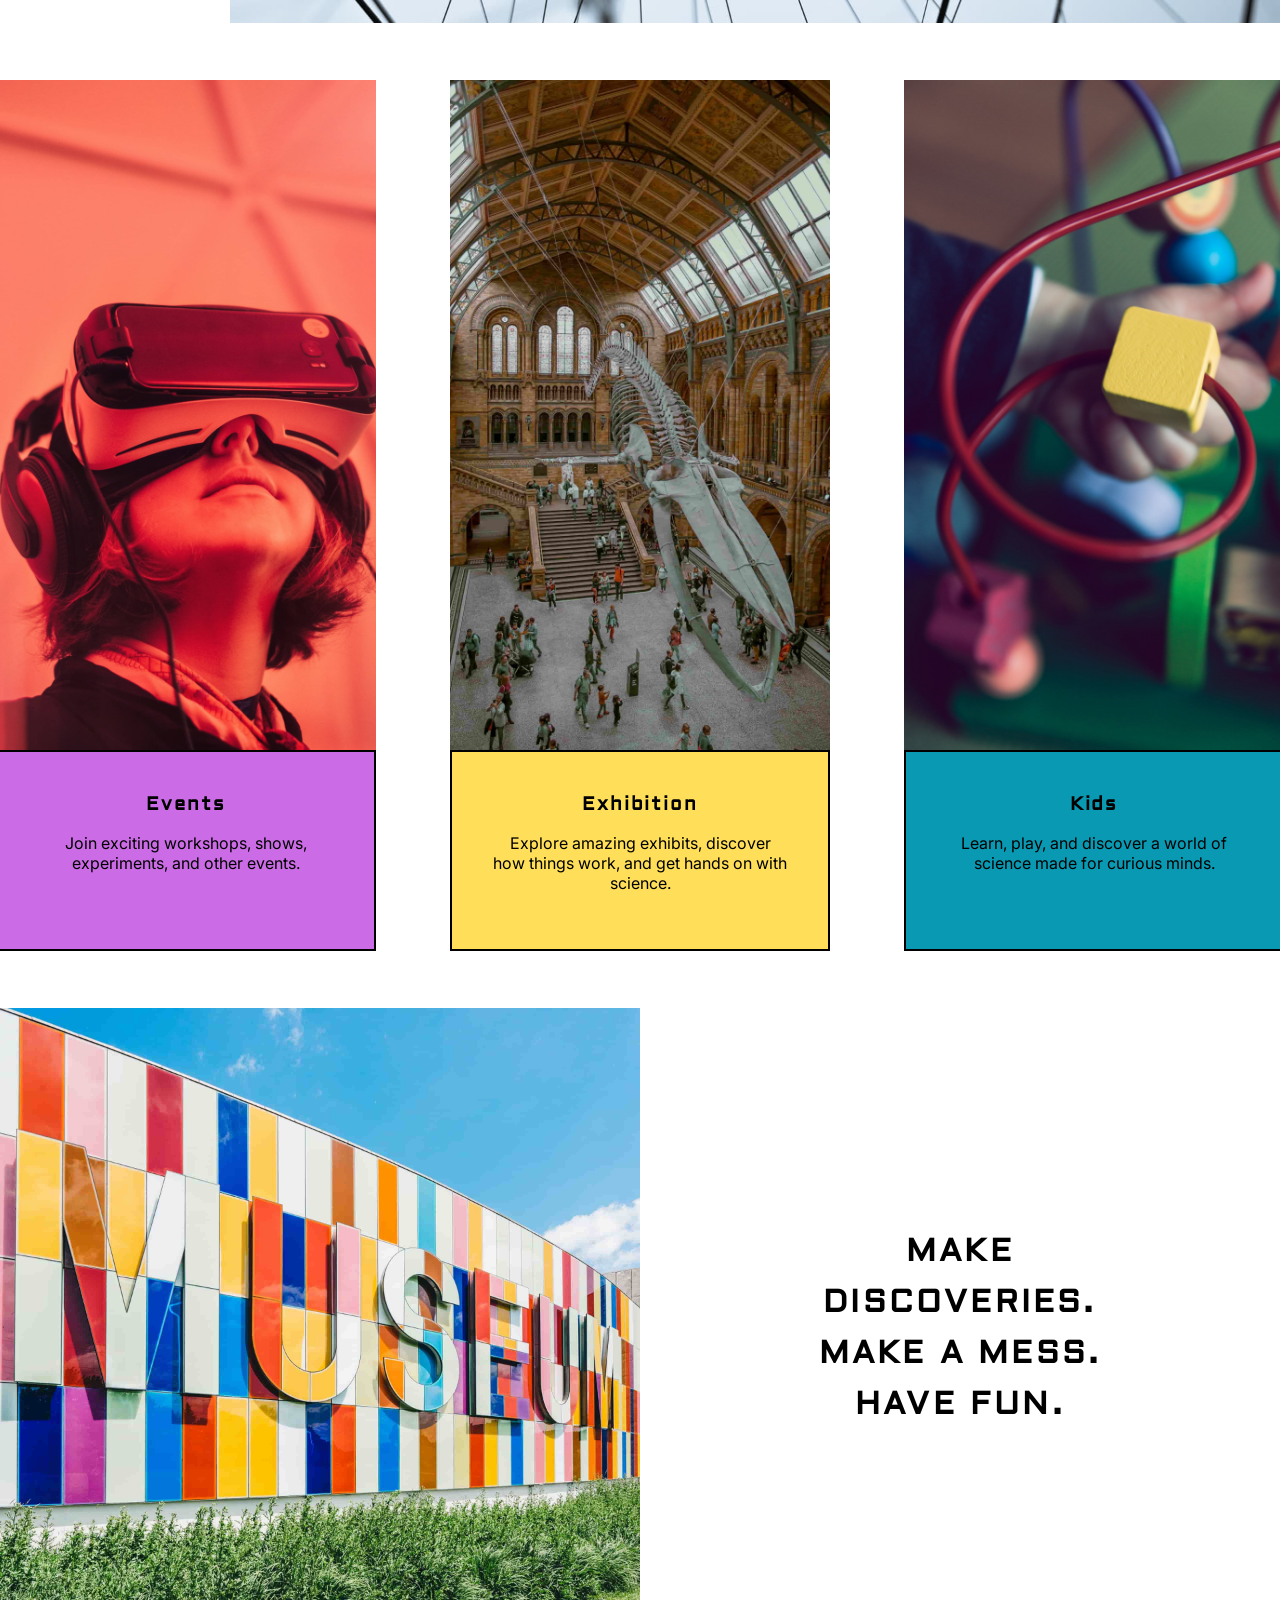
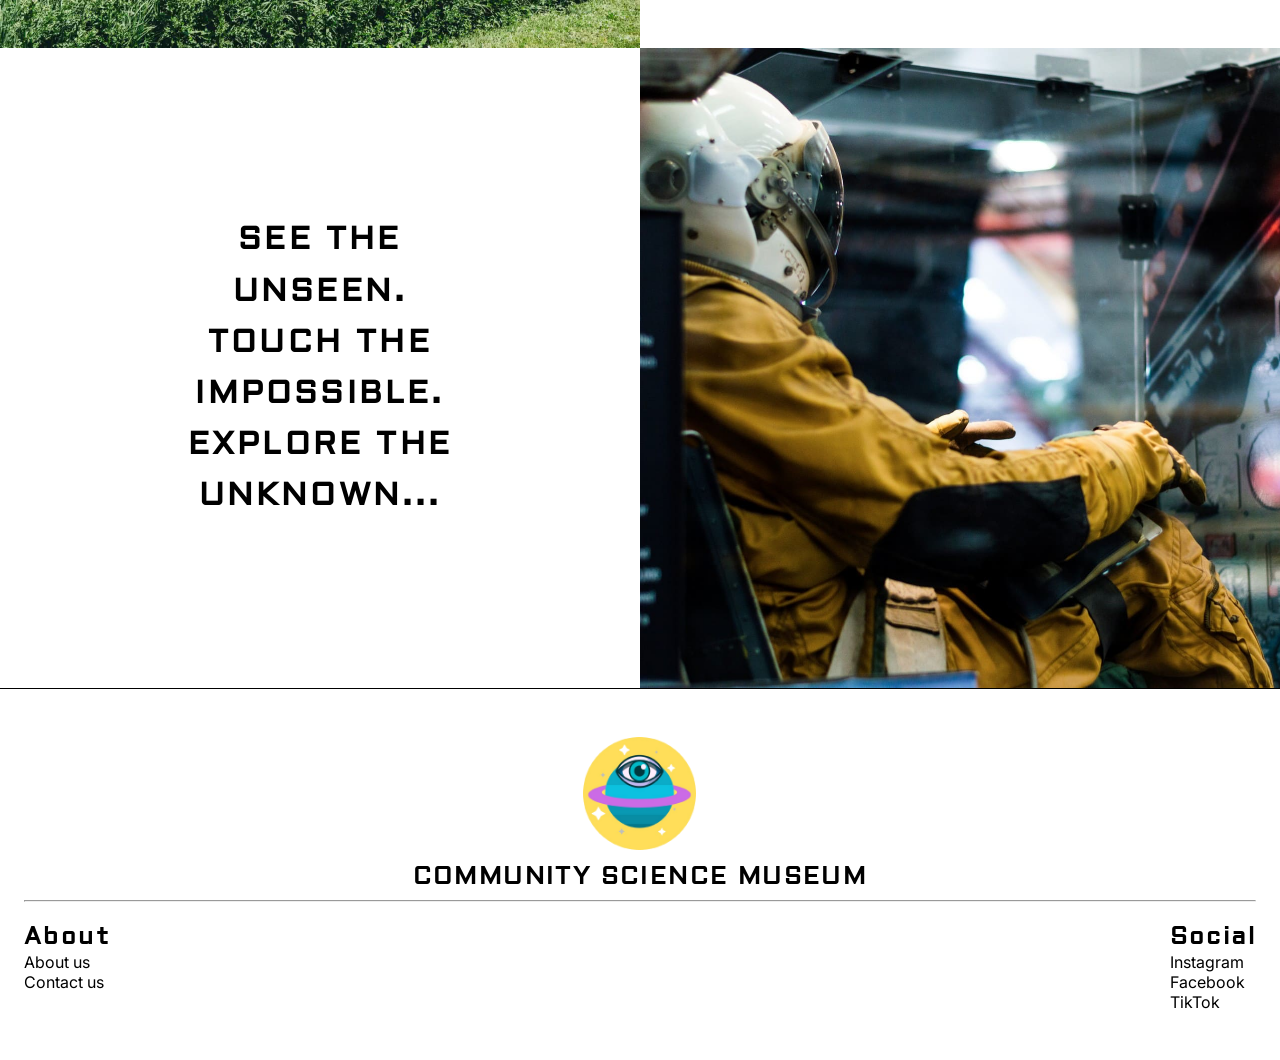
==== commit 27cc13c8: "fix seo and alt texts" ====
--- a/index.html
+++ b/index.html
@@ -16,7 +16,7 @@
 		<nav>
 			<a class="header-logo" href="index.html">
 				<img src="public/logo.png" alt="Community Science Museum Logo" />
-				<h1>
+				<h1 class="header-text">
 					<div>Community</div>
 					<div>Science</div>
 					<div>Museum</div>
@@ -51,14 +51,17 @@
 		</nav>
 		<main>
 			<section class="hero">
-				<img src="public/science.jpg" />
+				<img
+					src="public/science.jpg"
+					alt="a woman doning experiments in a futuristic machine that has purple lighting"
+				/>
 				<div class="hero-text">
 					<p>Get ready to see the world differently. Unlock the secrets of science.</p>
-					<a href="coming-soon.html" class="btn">Tickets</a>
+					<a href="tickets.html" class="btn">Tickets</a>
 				</div>
 			</section>
 			<section class="hero hero-left">
-				<img src="public/theweb.jpg" />
+				<img src="public/theweb.jpg" alt="black strings connected together into a weblike pattern" />
 				<div class="hero-text">
 					<p>
 						Come join us at the Community Science Museum where we’re committed to making science accessible
@@ -67,14 +70,14 @@
 				</div>
 			</section>
 			<section class="grid">
-				<img src="public/vr.jpg" />
-				<img src="public/skeleton.jpg" />
-				<img src="public/toy.jpg" />
+				<img src="public/vr.jpg" alt="a person wearing vr goggles in a red light" />
+				<img src="public/skeleton.jpg" alt="giant skeleton in a museum hall with several floors" />
+				<img src="public/toy.jpg" alt="closeup of child toys in different colors" />
 				<div class="grid-text bg-primary">
 					<h3>Events</h3>
 					<p>Join exciting workshops, shows, experiments, and other events.</p>
 				</div>
-				<div class="grid-text">
+				<div class="grid-text bg-yellow">
 					<h3>Exhibition</h3>
 					<p>Explore amazing exhibits, discover how things work, and get hands on with science.</p>
 				</div>
@@ -85,14 +88,20 @@
 			</section>
 			<section class="gallery with-box">
 				<div class="gallery-images">
-					<img src="public/museum.jpg" alt="" />
-					<h3 class="box">MAKE DISCOVERIES. MAKE A MESS. HAVE FUN.</h3>
+					<img
+						src="public/museum.jpg"
+						alt="from the wall outside of the museum showing the word museum in large text with many different colors"
+					/>
+					<h3 class="box">MAKE DISCOVERIES. MAKE A MESS. <br />HAVE FUN.</h3>
 				</div>
 			</section>
 			<section class="gallery with-box">
 				<div class="gallery-images">
 					<h3 class="box">SEE THE UNSEEN. TOUCH THE IMPOSSIBLE. EXPLORE THE UNKNOWN...</h3>
-					<img src="public/pilot.jpg" alt="" />
+					<img
+						src="public/pilot.jpg"
+						alt="pilot getting ready to take off in a yellow suit and white helmet"
+					/>
 				</div>
 			</section>
 		</main>
@@ -106,10 +115,10 @@
 				<h2>About</h2>
 				<ul class="list-reset">
 					<li>
-						<a href="about.html">About us</a>
+						<a href="coming-soon.html">About us</a>
 					</li>
 					<li>
-						<a href="contact.html">Contact us</a>
+						<a href="coming-soon.html">Contact us</a>
 					</li>
 				</ul>
 			</div>
--- a/public/theme.css
+++ b/public/theme.css
@@ -7,6 +7,8 @@
 
 	--font-header: "Aldrich", "Courier New", sans-serif;
 	--font-body: "Inter", sans-serif;
+
+	--header-height: 123px;
 }
 
 html {
@@ -25,13 +27,13 @@
 }
 
 body {
-	margin-top: 123px;
+	margin-top: var(--header-height);
 	display: flex;
 	flex-direction: column;
-	min-height: 100vh;
-}
-
-@media (max-width: 750px) {
+	min-height: calc(100vh - var(--header-height));
+}
+
+@media (max-width: 999px) {
 	body {
 		margin-top: 60px;
 	}
@@ -70,7 +72,17 @@
 	padding-left: 0;
 }
 
+.visually-hidden {
+	position: absolute;
+	width: 1px;
+	height: 1px;
+	margin: -1px;
+	overflow: hidden;
+	white-space: nowrap;
+}
+
 nav {
+	height: var(--header-height);
 	padding: 7px 24px;
 	background-color: var(--light);
 	display: flex;
@@ -89,7 +101,8 @@
 	text-transform: uppercase;
 }
 
-.header-logo h1 {
+.header-logo .header-text {
+	font-family: var(--font-header);
 	font-size: 32px;
 }
 
@@ -113,9 +126,12 @@
 	display: none;
 }
 
-@media (max-width: 750px) {
+@media (max-width: 999px) {
+	:root {
+		--header-height: 60px;
+	}
+
 	nav {
-		height: 60px;
 		padding-left: 10px;
 		padding-right: 10px;
 	}
@@ -129,7 +145,7 @@
 		width: 37px;
 	}
 
-	.header-logo h1 {
+	.header-logo .header-text {
 		display: flex;
 		gap: 0.4em;
 		font-size: 10px;
@@ -270,8 +286,47 @@
 	text-align: center;
 	padding: 40px;
 	color: black;
-	background-color: var(--yellow);
+	background-color: var(--dark);
 	border: 2px solid black;
+}
+
+@media (max-width: 999px) {
+	.grid {
+		display: flex;
+		flex-direction: column;
+		padding: 0;
+	}
+
+	.grid img {
+		height: 110vw;
+		object-position: bottom;
+	}
+
+	.grid-text {
+		border: none;
+	}
+
+	.grid-text:nth-of-type(1) {
+		order: 2;
+	}
+
+	.grid-text:nth-of-type(2) {
+		order: 4;
+	}
+
+	.grid-text:nth-of-type(3) {
+		order: 6;
+	}
+
+	.grid img:nth-of-type(1) {
+		order: 1;
+	}
+	.grid img:nth-of-type(2) {
+		order: 3;
+	}
+	.grid img:nth-of-type(3) {
+		order: 5;
+	}
 }
 
 .collage {
@@ -309,6 +364,12 @@
 
 .collage-text h3 {
 	font-size: 24px;
+}
+
+@media (max-width: 999px) {
+	.collage {
+		justify-content: center;
+	}
 }
 
 footer {
@@ -345,9 +406,16 @@
 }
 
 .bg-blue {
+	color: black;
 	background-color: var(--blue);
 }
 
+.bg-yellow {
+	color: black;
+	background-color: var(--yellow);
+}
+
 .bg-primary {
+	color: black;
 	background-color: var(--primary);
 }
--- a/public/index.css
+++ b/public/index.css
@@ -40,6 +40,13 @@
 	right: auto;
 }
 
+@media (max-width: 999px) {
+	.hero-text {
+		position: static;
+		width: 100%;
+	}
+}
+
 .gallery-images {
 	display: grid;
 	height: 50vw;
@@ -73,3 +80,25 @@
 .box > * {
 	margin: 0;
 }
+
+@media (max-width: 999px) {
+	.with-box .gallery-images {
+		display: flex;
+		height: auto;
+		flex-direction: column;
+	}
+
+	.with-box .gallery-images > .box {
+		order: 1;
+	}
+
+	.with-box .gallery-images > * {
+		aspect-ratio: 1 / 1;
+	}
+
+	.box {
+		padding: 20px;
+		line-height: 2;
+		font-size: 1.25rem;
+	}
+}
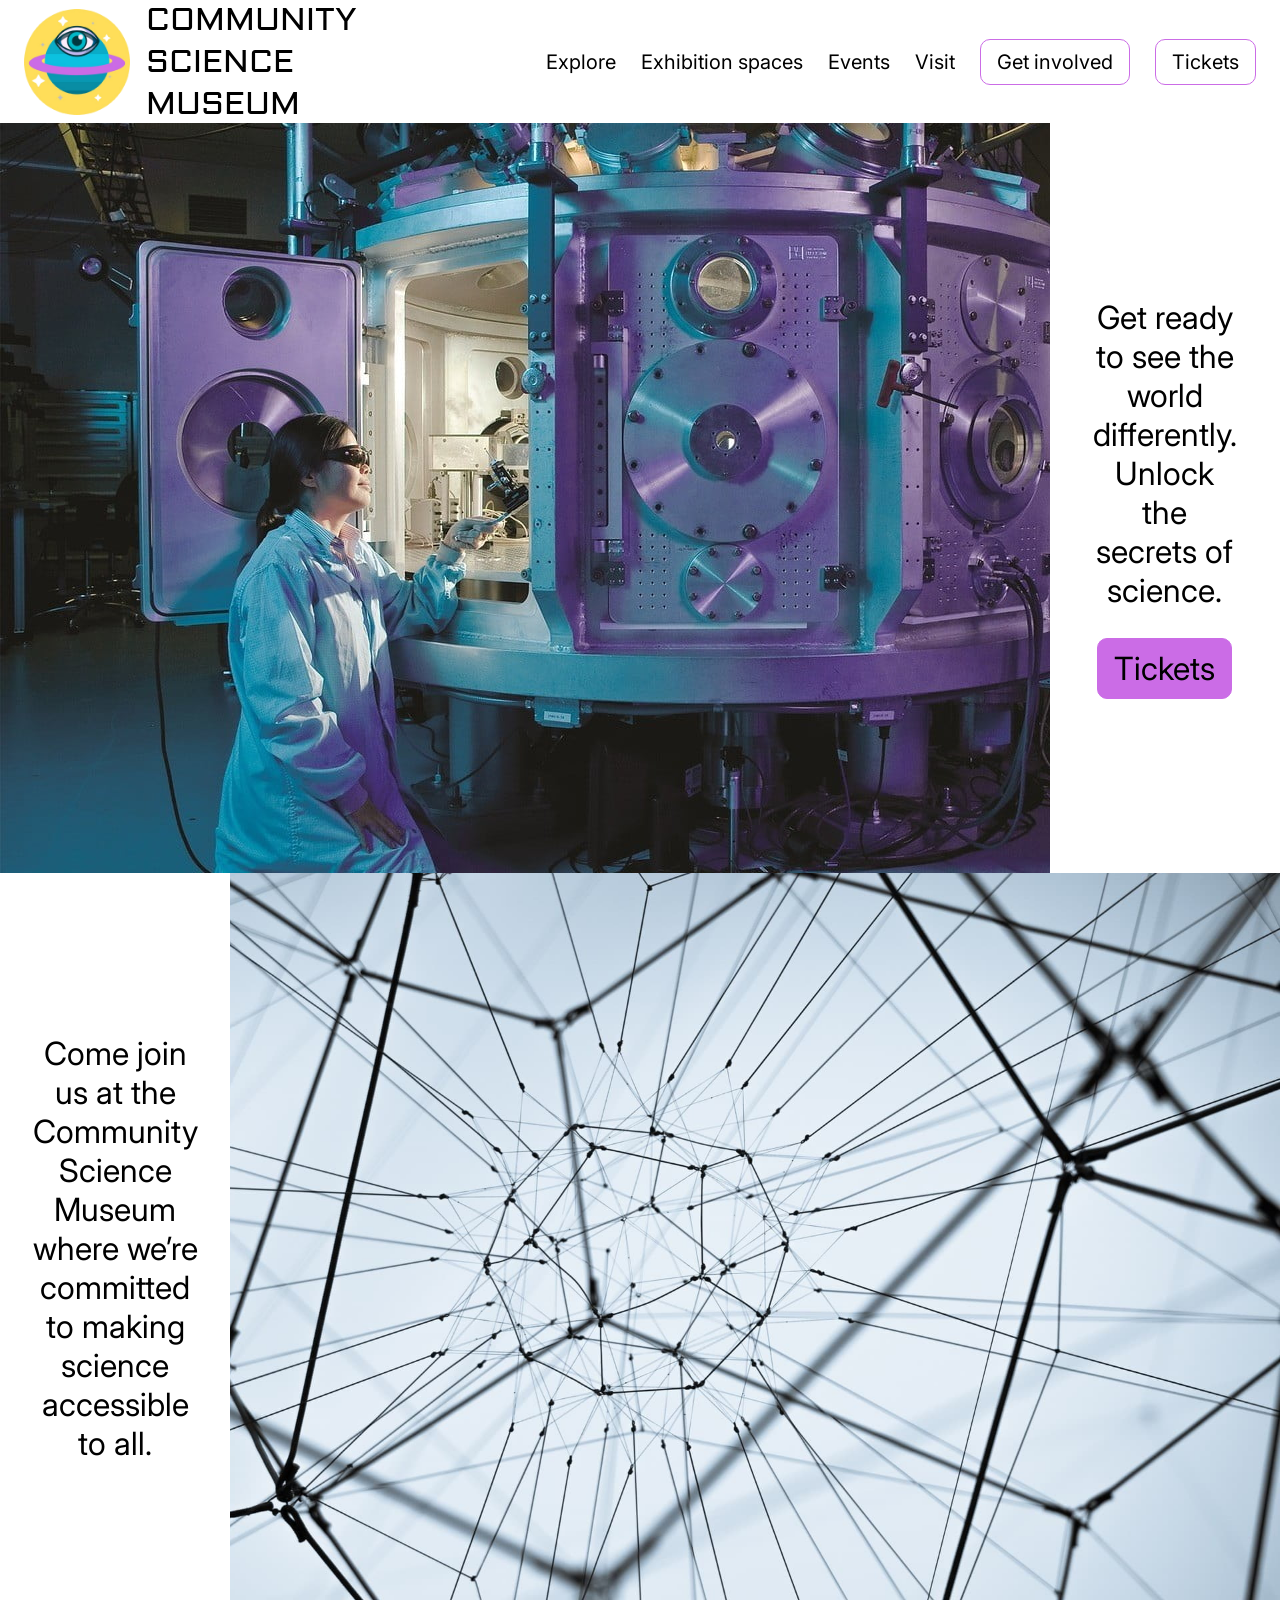
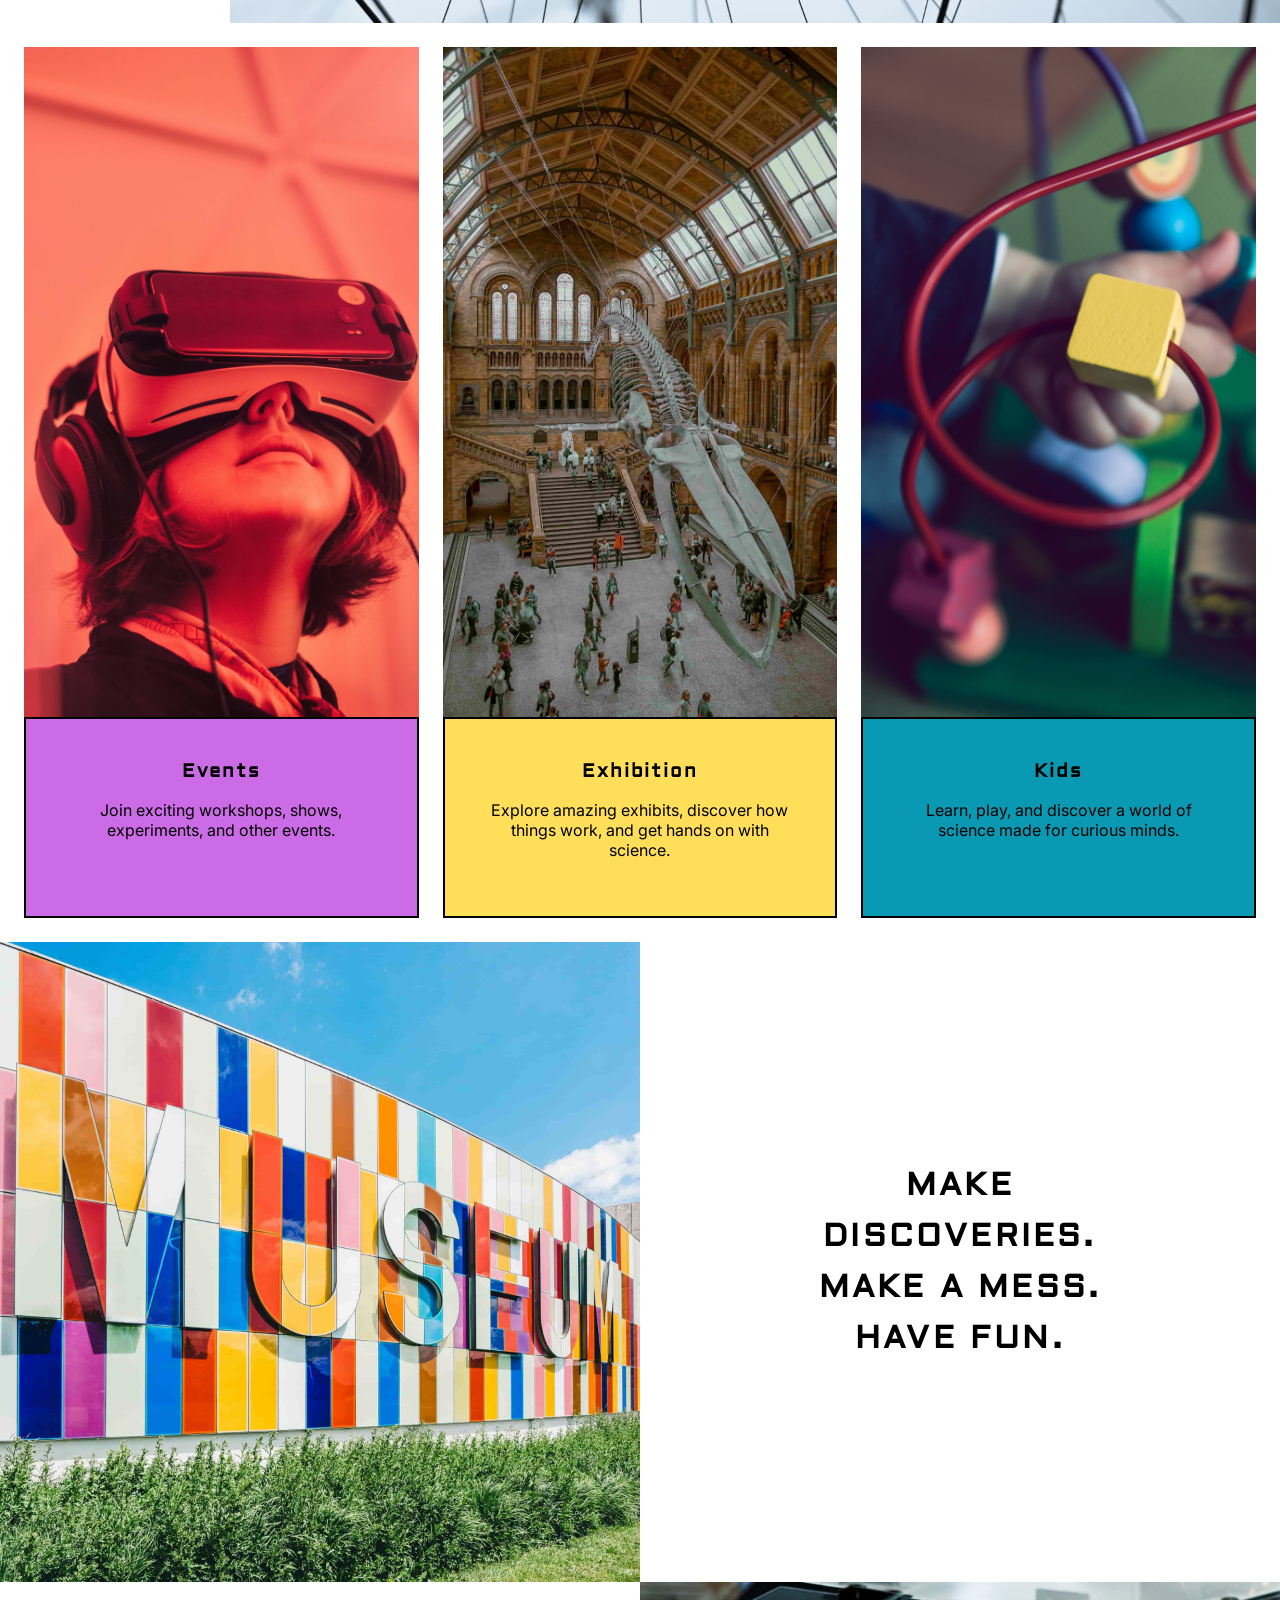
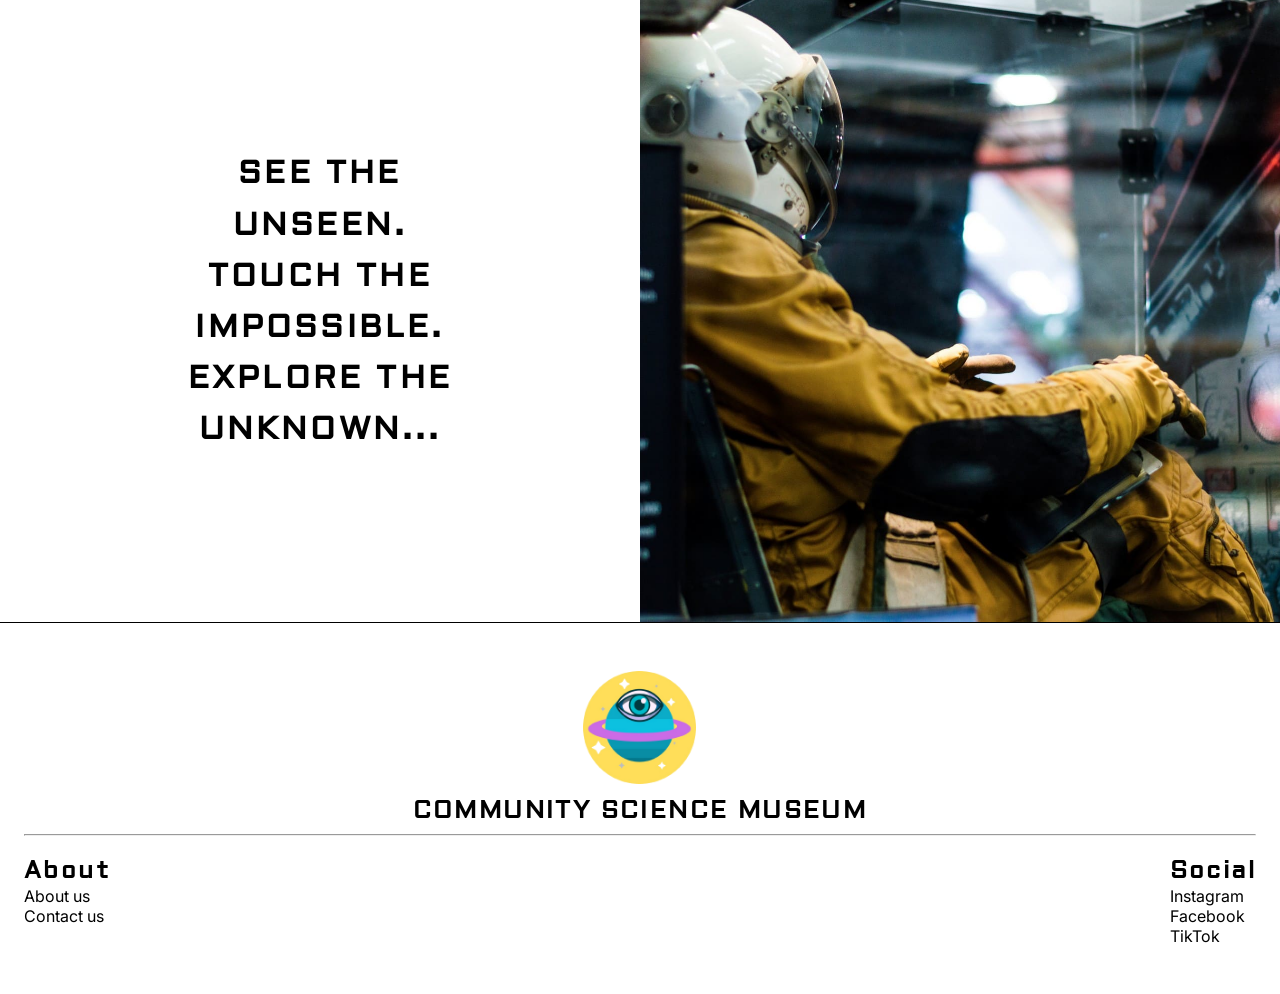
==== commit 9db50049: "fix mobile and layout issues" ====
--- a/index.html
+++ b/index.html
@@ -2,6 +2,7 @@
 <html lang="en">
 	<head>
 		<meta name="description" content="Get ready to see the world differently. Unlock the secrets of science." />
+		<meta name="viewport" content="width=device-width, initial-scale=1.0" />
 		<link rel="preconnect" href="https://fonts.googleapis.com" />
 		<link rel="preconnect" href="https://fonts.gstatic.com" crossorigin />
 		<link
--- a/public/theme.css
+++ b/public/theme.css
@@ -102,6 +102,8 @@
 }
 
 .header-logo .header-text {
+	letter-spacing: normal;
+	font-weight: 400;
 	font-family: var(--font-header);
 	font-size: 32px;
 }
@@ -114,6 +116,7 @@
 .header-links {
 	display: flex;
 	align-items: center;
+	text-align: center;
 	gap: 25px;
 	font-size: 20px;
 }
@@ -265,9 +268,9 @@
 	display: grid;
 	grid-auto-flow: row;
 	place-content: center;
-	grid-auto-columns: 380px;
-	padding: 57px 74px;
-	column-gap: 74px;
+	grid-auto-columns: 1fr;
+	padding: 24px;
+	column-gap: 24px;
 }
 
 .grid img {
@@ -326,6 +329,13 @@
 	}
 	.grid img:nth-of-type(3) {
 		order: 5;
+	}
+}
+@media (min-width: 1330px) {
+	.grid {
+		grid-auto-columns: 380px;
+		padding: 57px 74px;
+		column-gap: 74px;
 	}
 }
 
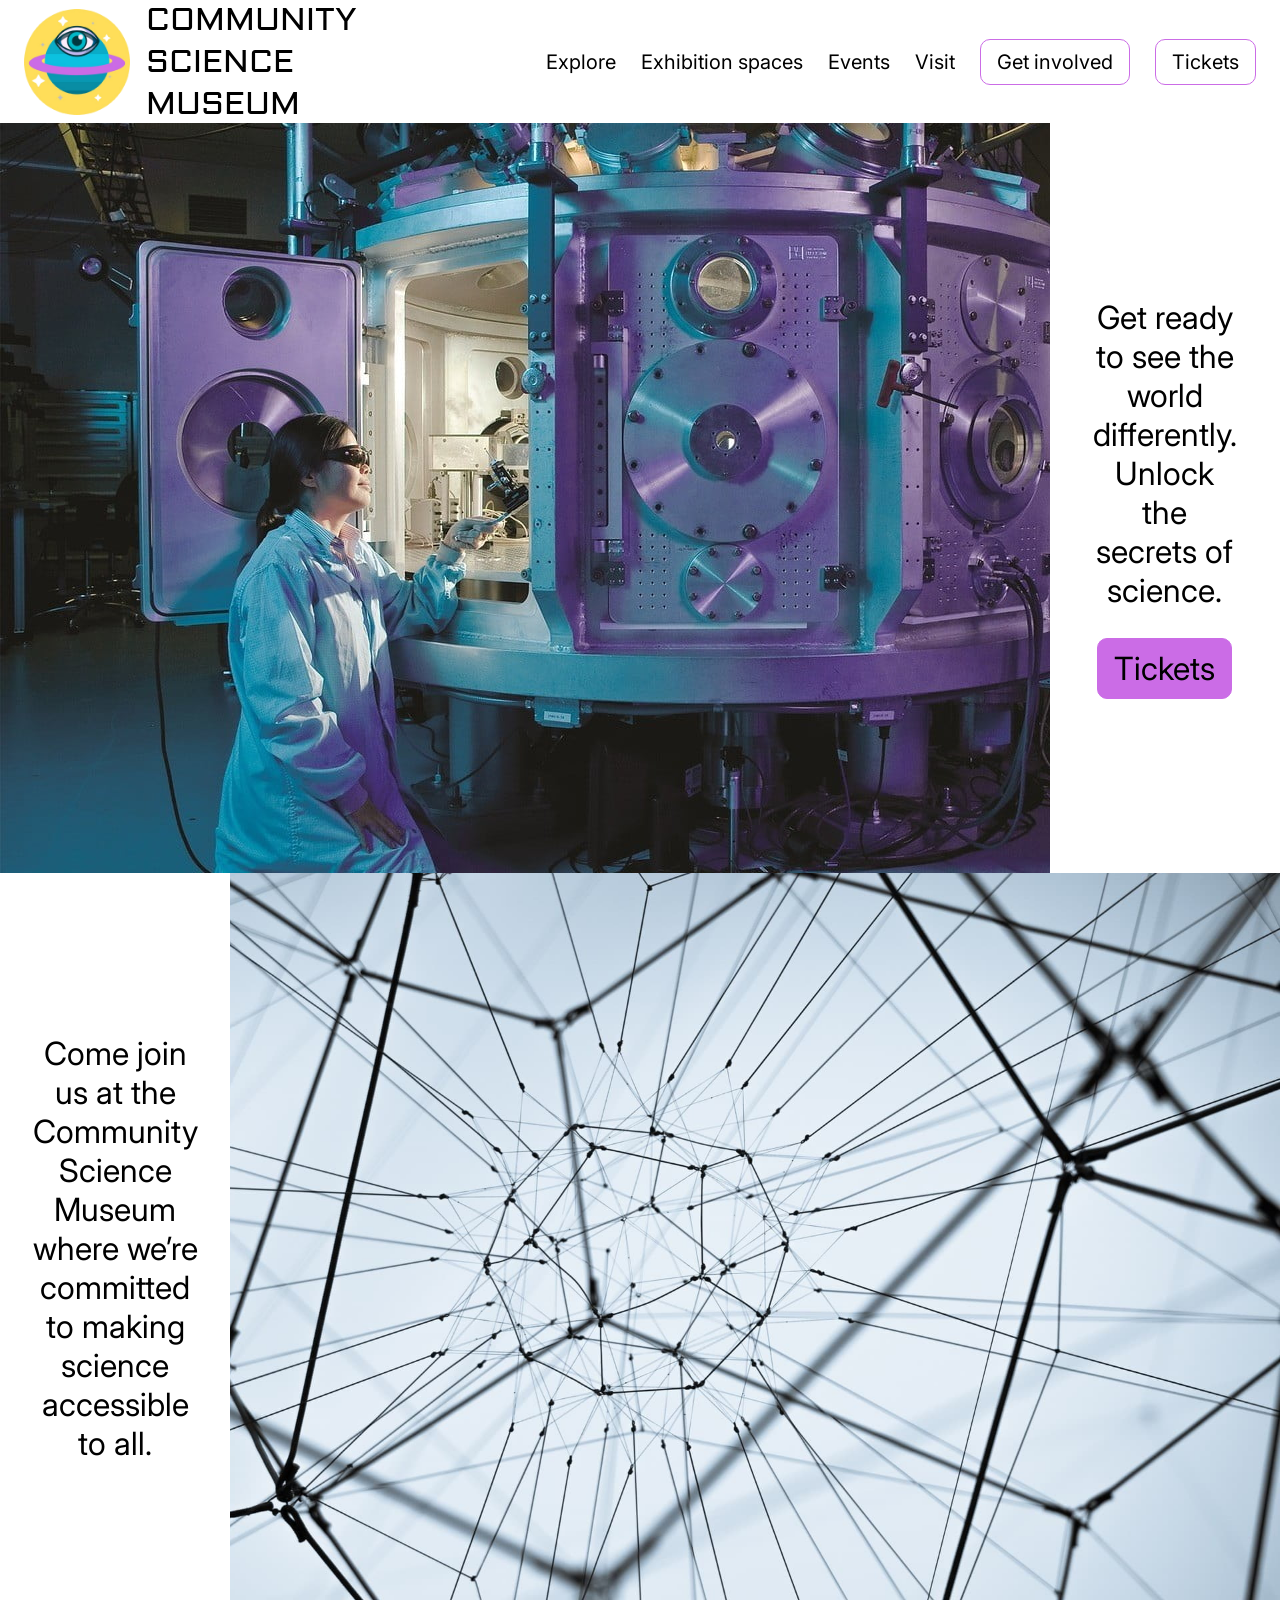
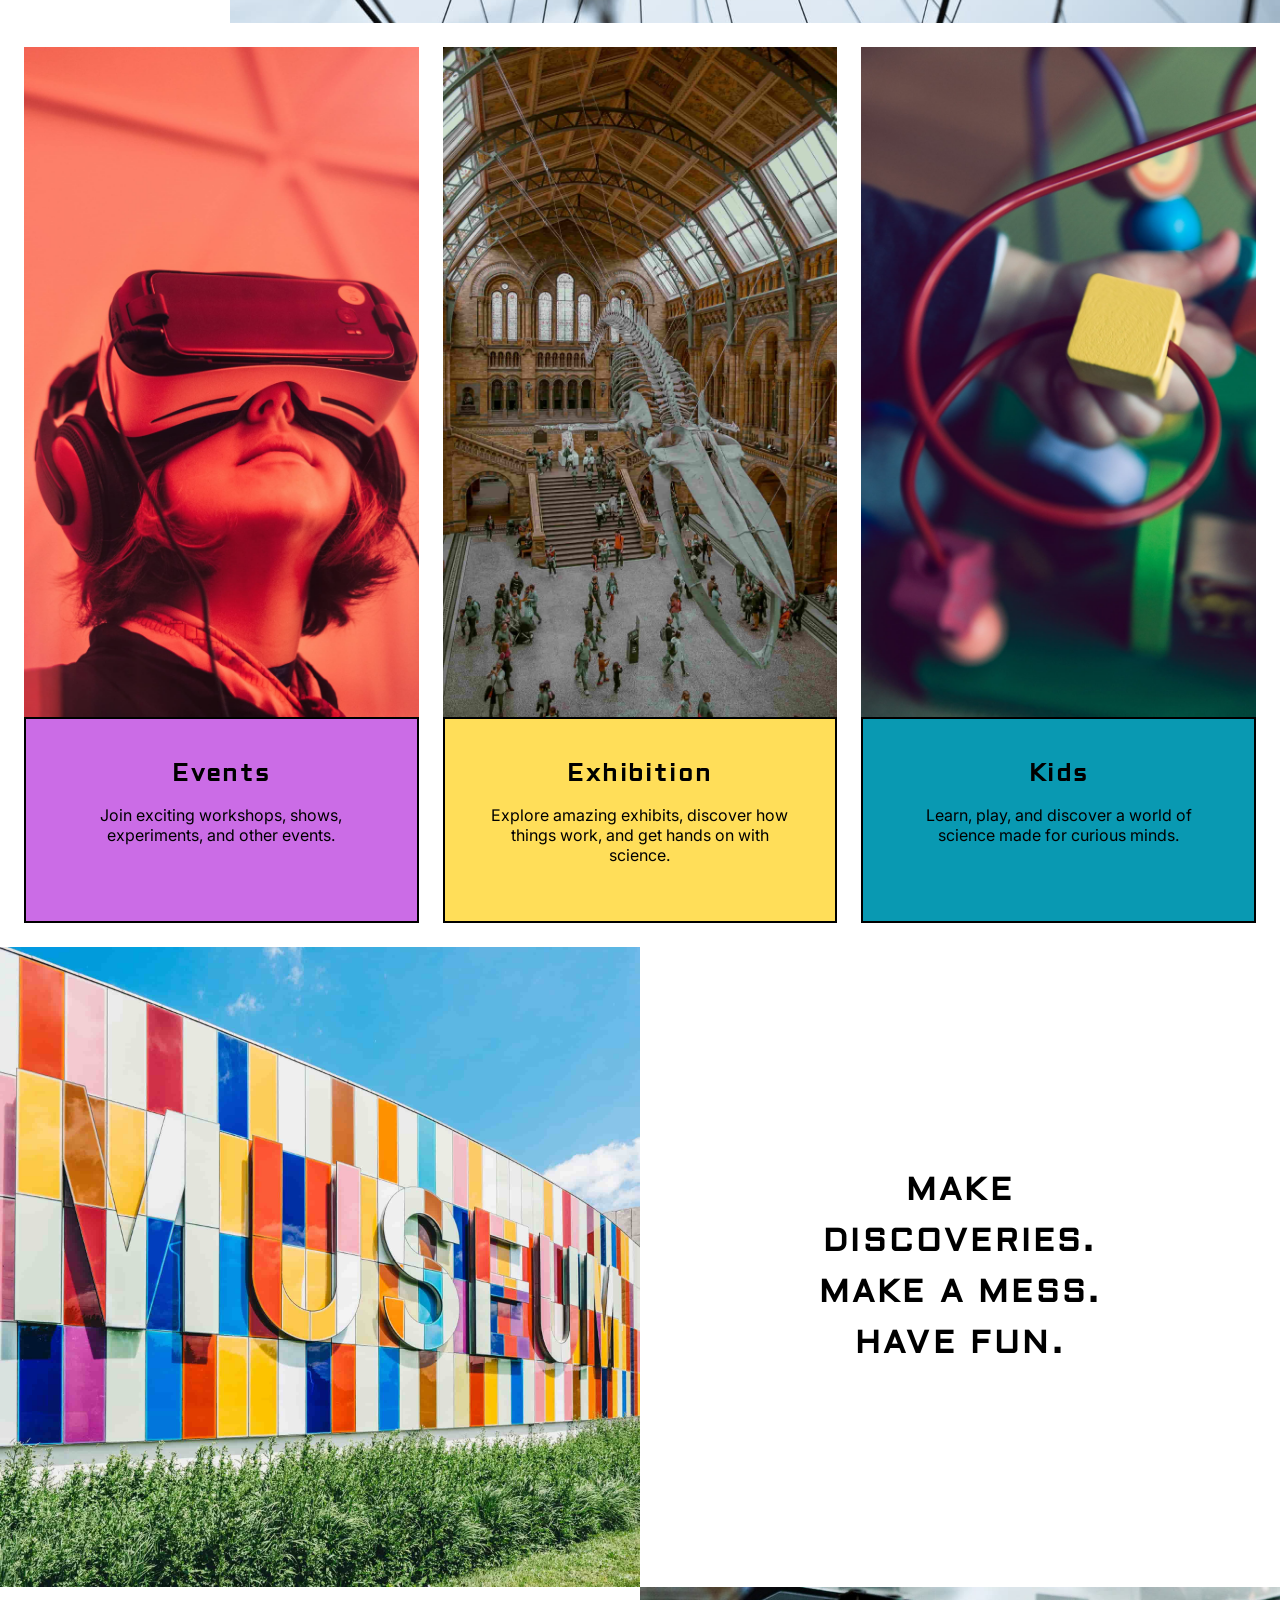
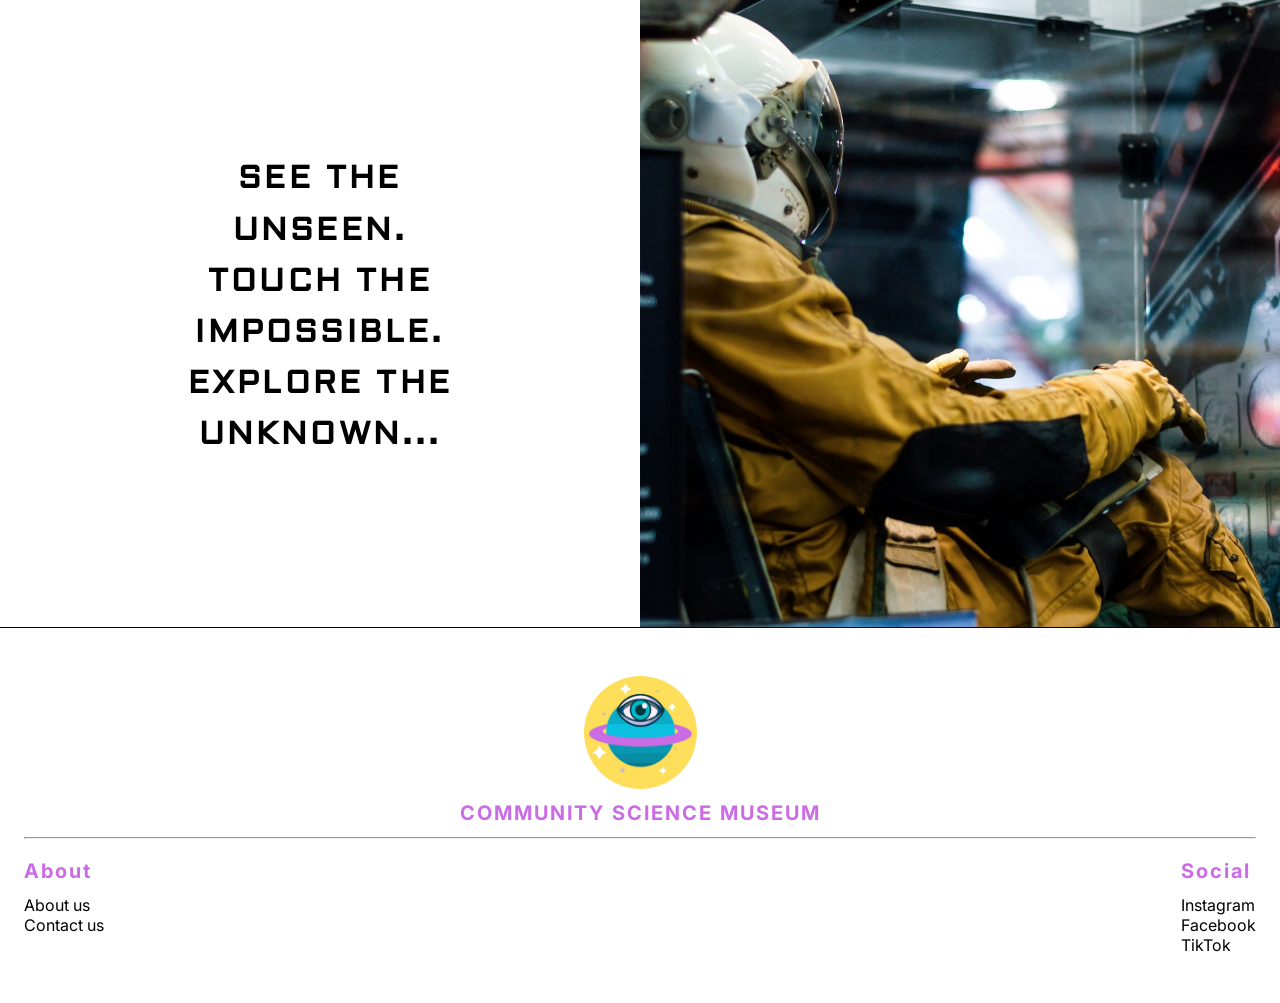
==== commit 31b98c93: "fixed issues from lighthouse and w3c validators" ====
--- a/index.html
+++ b/index.html
@@ -18,16 +18,16 @@
 			<a class="header-logo" href="index.html">
 				<img src="public/logo.png" alt="Community Science Museum Logo" />
 				<h1 class="header-text">
-					<div>Community</div>
-					<div>Science</div>
-					<div>Museum</div>
+					<span>Community</span>
+					<span>Science</span>
+					<span>Museum</span>
 				</h1>
 			</a>
 			<div class="menu">
 				<span></span>
 				<span></span>
 				<span></span>
-				<input type="checkbox" />
+				<input type="checkbox" aria-label="Toggle navigation" />
 			</div>
 			<ul class="header-links list-reset">
 				<li>
@@ -54,7 +54,7 @@
 			<section class="hero">
 				<img
 					src="public/science.jpg"
-					alt="a woman doning experiments in a futuristic machine that has purple lighting"
+					alt="a woman doing experiments in a futuristic machine that has purple lighting"
 				/>
 				<div class="hero-text">
 					<p>Get ready to see the world differently. Unlock the secrets of science.</p>
@@ -75,15 +75,15 @@
 				<img src="public/skeleton.jpg" alt="giant skeleton in a museum hall with several floors" />
 				<img src="public/toy.jpg" alt="closeup of child toys in different colors" />
 				<div class="grid-text bg-primary">
-					<h3>Events</h3>
+					<h2>Events</h2>
 					<p>Join exciting workshops, shows, experiments, and other events.</p>
 				</div>
 				<div class="grid-text bg-yellow">
-					<h3>Exhibition</h3>
+					<h2>Exhibition</h2>
 					<p>Explore amazing exhibits, discover how things work, and get hands on with science.</p>
 				</div>
 				<div class="grid-text bg-blue">
-					<h3>Kids</h3>
+					<h2>Kids</h2>
 					<p>Learn, play, and discover a world of science made for curious minds.</p>
 				</div>
 			</section>
@@ -93,12 +93,12 @@
 						src="public/museum.jpg"
 						alt="from the wall outside of the museum showing the word museum in large text with many different colors"
 					/>
-					<h3 class="box">MAKE DISCOVERIES. MAKE A MESS. <br />HAVE FUN.</h3>
+					<h2 class="box">MAKE DISCOVERIES. MAKE A MESS. <br />HAVE FUN.</h2>
 				</div>
 			</section>
 			<section class="gallery with-box">
 				<div class="gallery-images">
-					<h3 class="box">SEE THE UNSEEN. TOUCH THE IMPOSSIBLE. EXPLORE THE UNKNOWN...</h3>
+					<h2 class="box">SEE THE UNSEEN. TOUCH THE IMPOSSIBLE. EXPLORE THE UNKNOWN...</h2>
 					<img
 						src="public/pilot.jpg"
 						alt="pilot getting ready to take off in a yellow suit and white helmet"
--- a/public/theme.css
+++ b/public/theme.css
@@ -106,6 +106,8 @@
 	font-weight: 400;
 	font-family: var(--font-header);
 	font-size: 32px;
+	display: flex;
+	flex-direction: column;
 }
 
 .header-logo img {
@@ -150,6 +152,7 @@
 
 	.header-logo .header-text {
 		display: flex;
+		flex-direction: row;
 		gap: 0.4em;
 		font-size: 10px;
 	}
@@ -343,9 +346,9 @@
 	display: flex;
 	flex-flow: row wrap;
 	margin: auto;
-	justify-content: space-between;
+	justify-content: center;
 	align-content: stretch;
-	row-gap: 85px;
+	gap: 85px;
 	max-width: 1185px;
 }
 
@@ -372,7 +375,7 @@
 	border: none;
 }
 
-.collage-text h3 {
+.collage-text h2 {
 	font-size: 24px;
 }
 
@@ -400,7 +403,7 @@
 	text-transform: uppercase;
 }
 
-footer h3 {
+footer h2 {
 	margin-top: 0;
 	margin-bottom: 12px;
 	font-family: var(--font-body);
